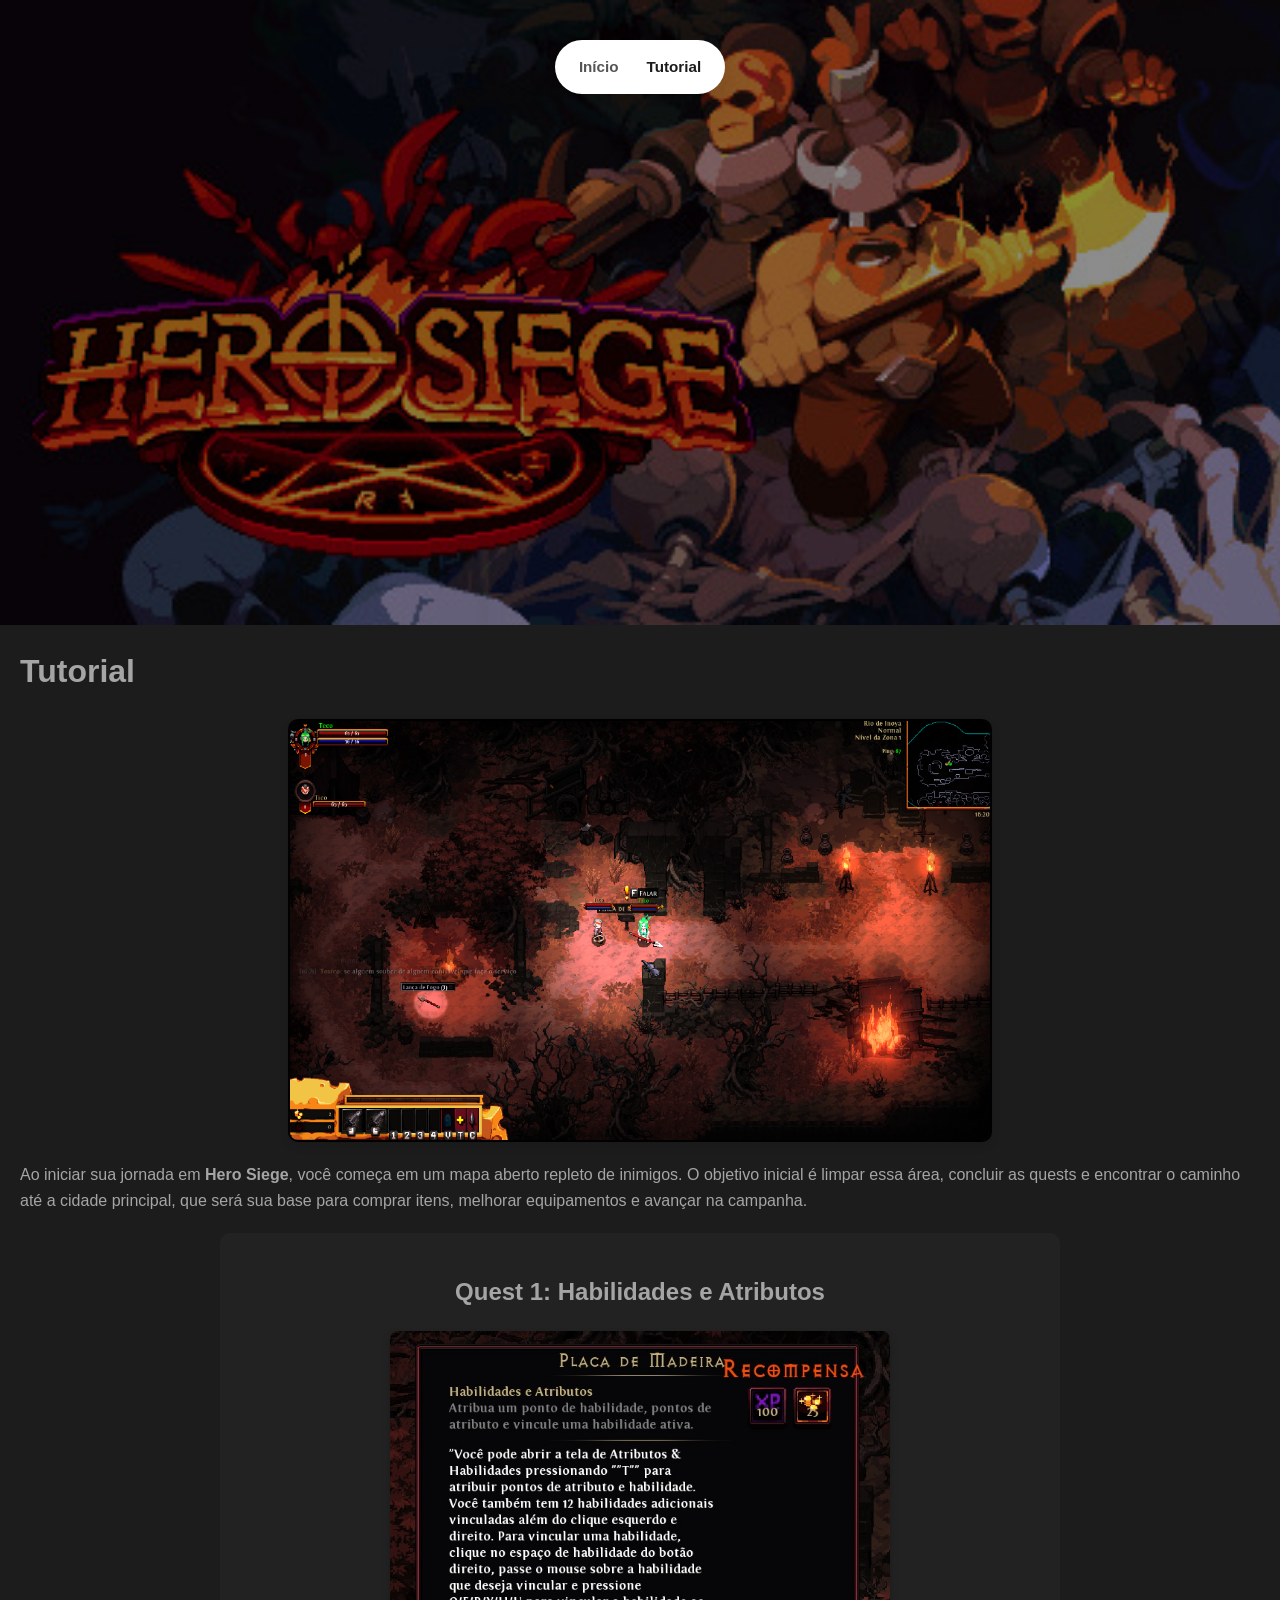
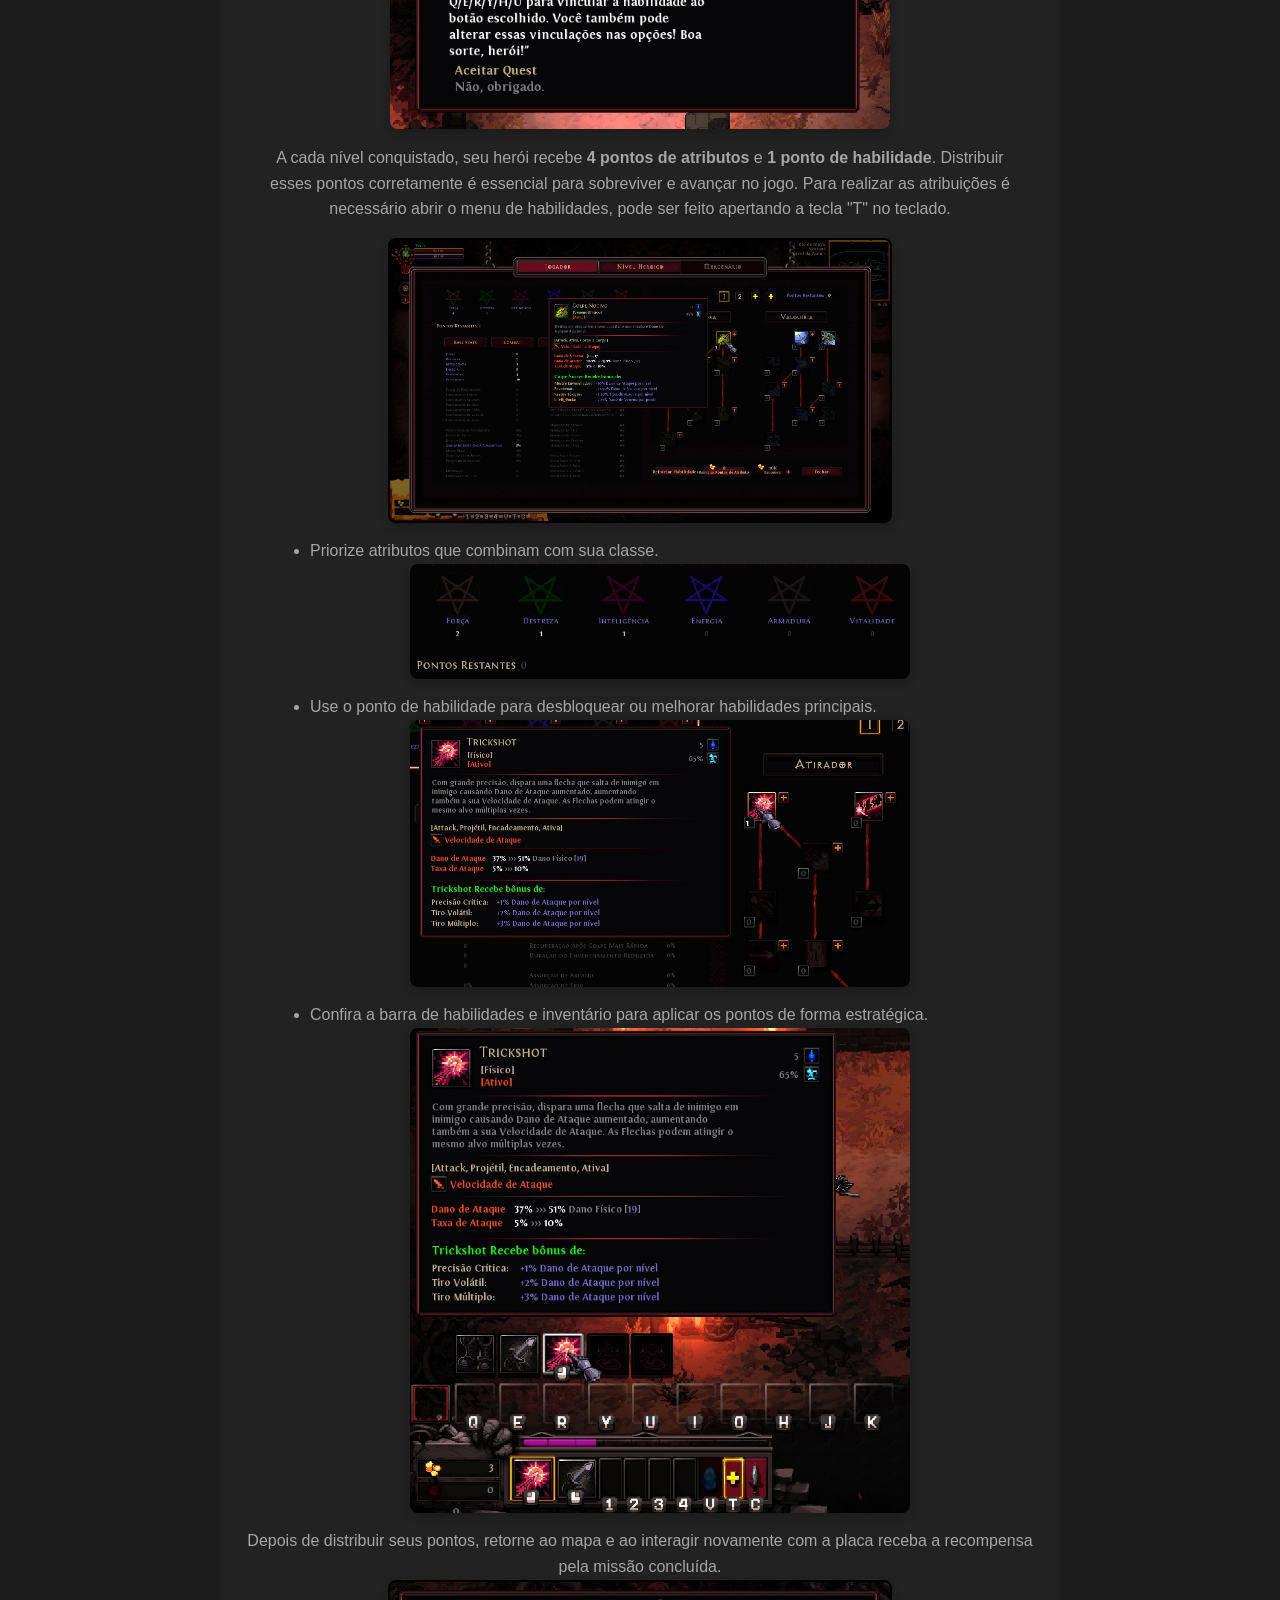
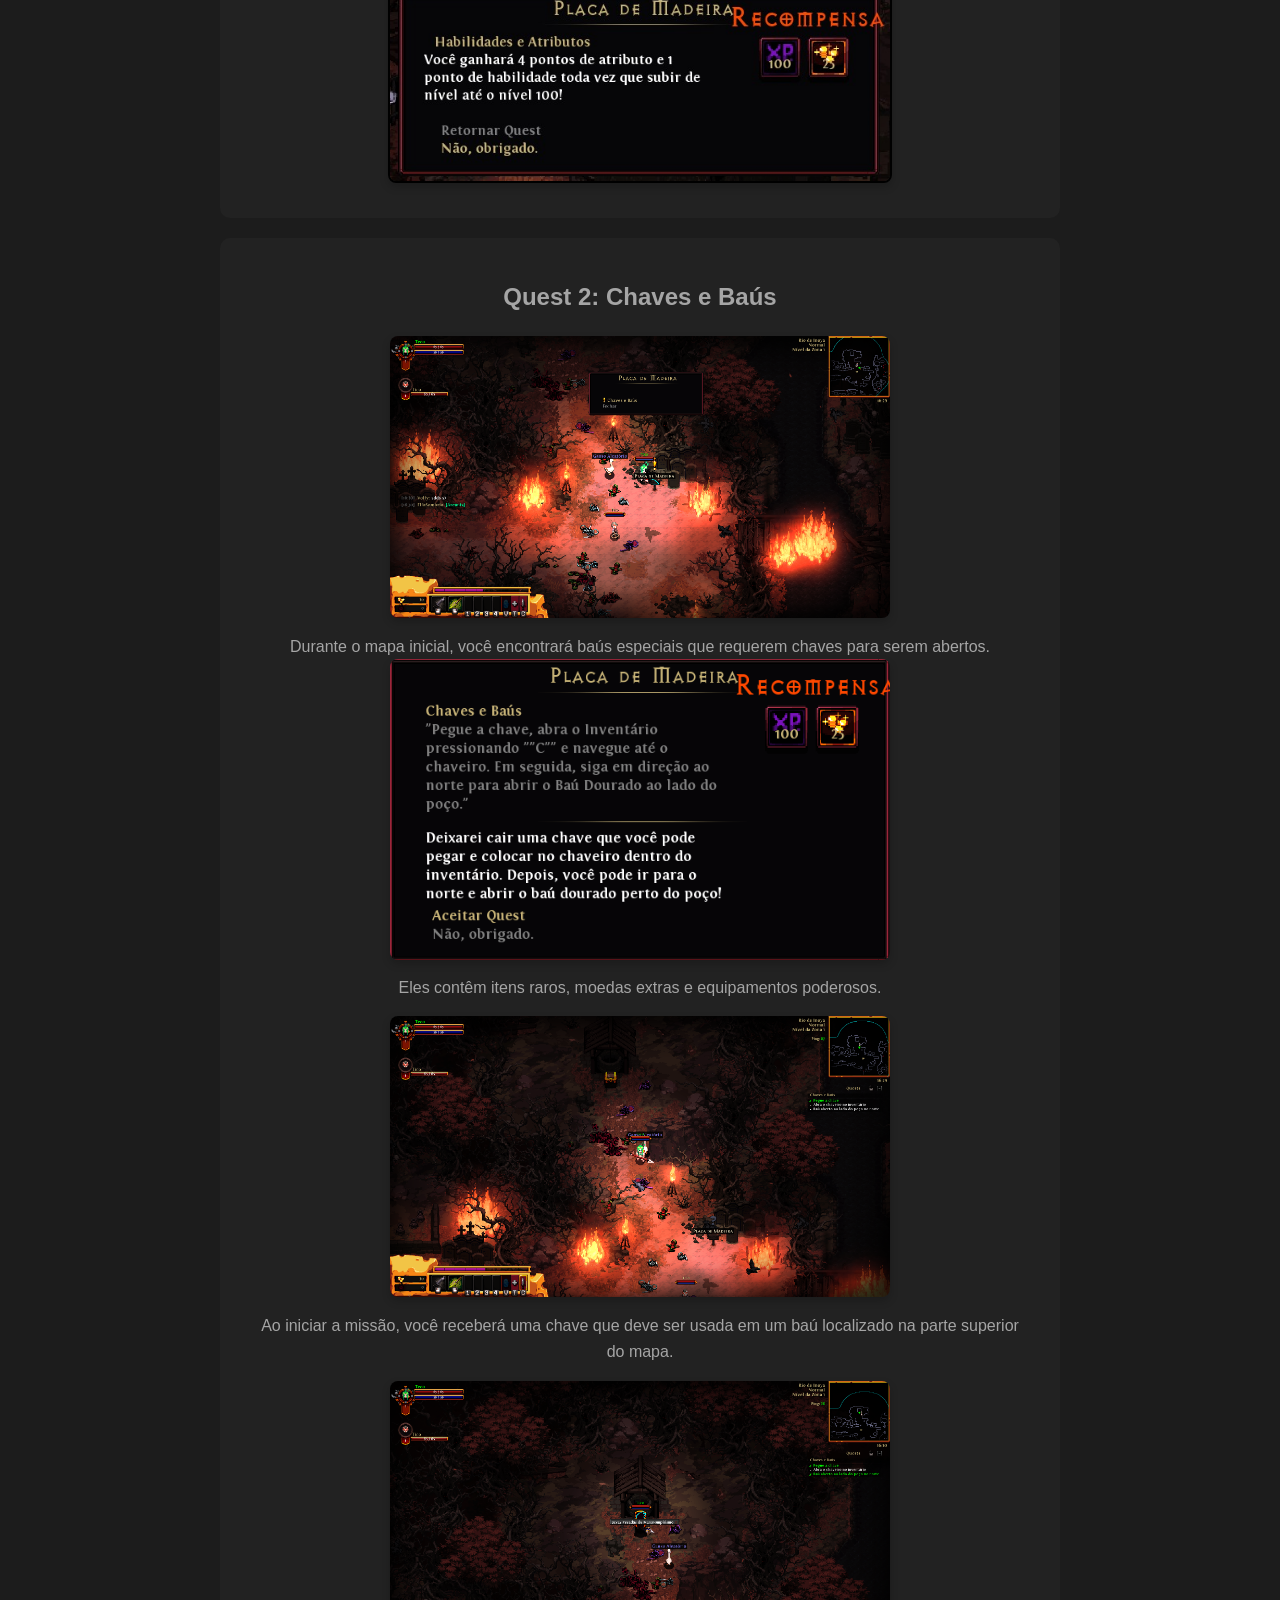
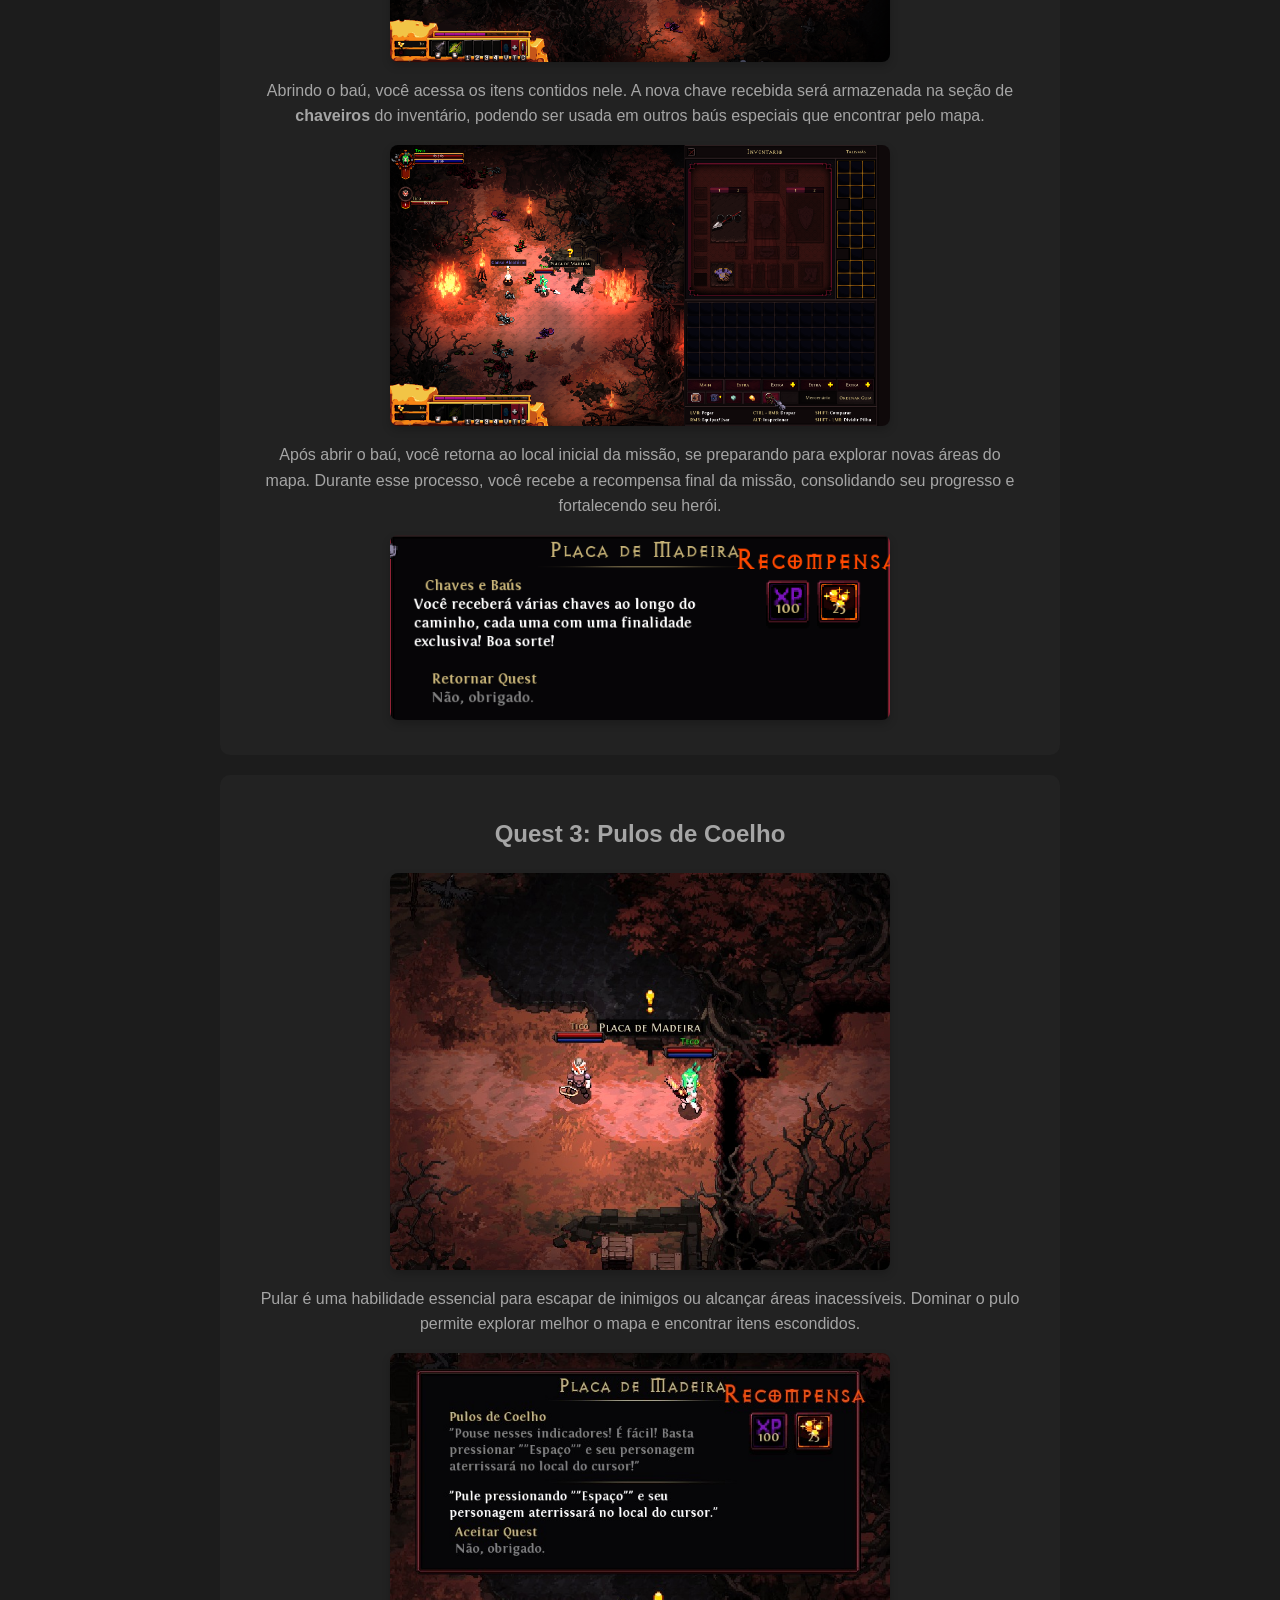
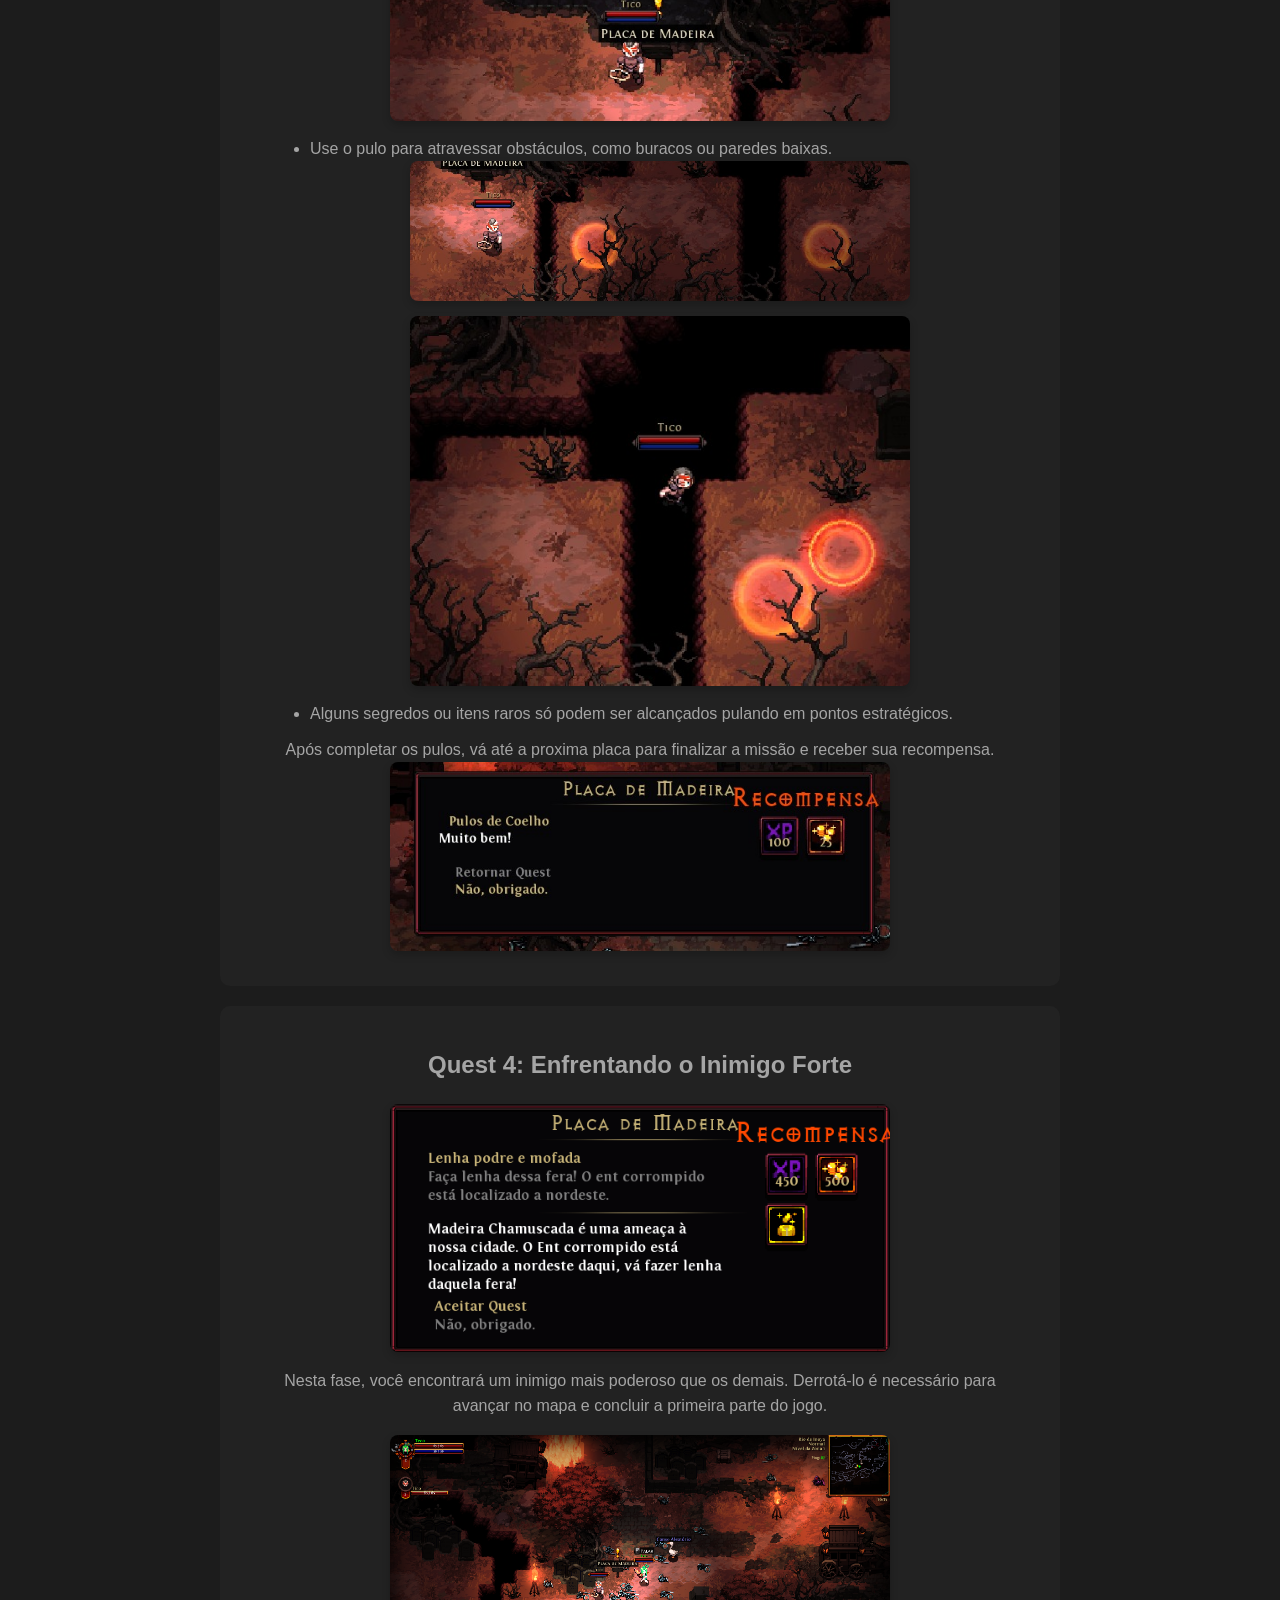
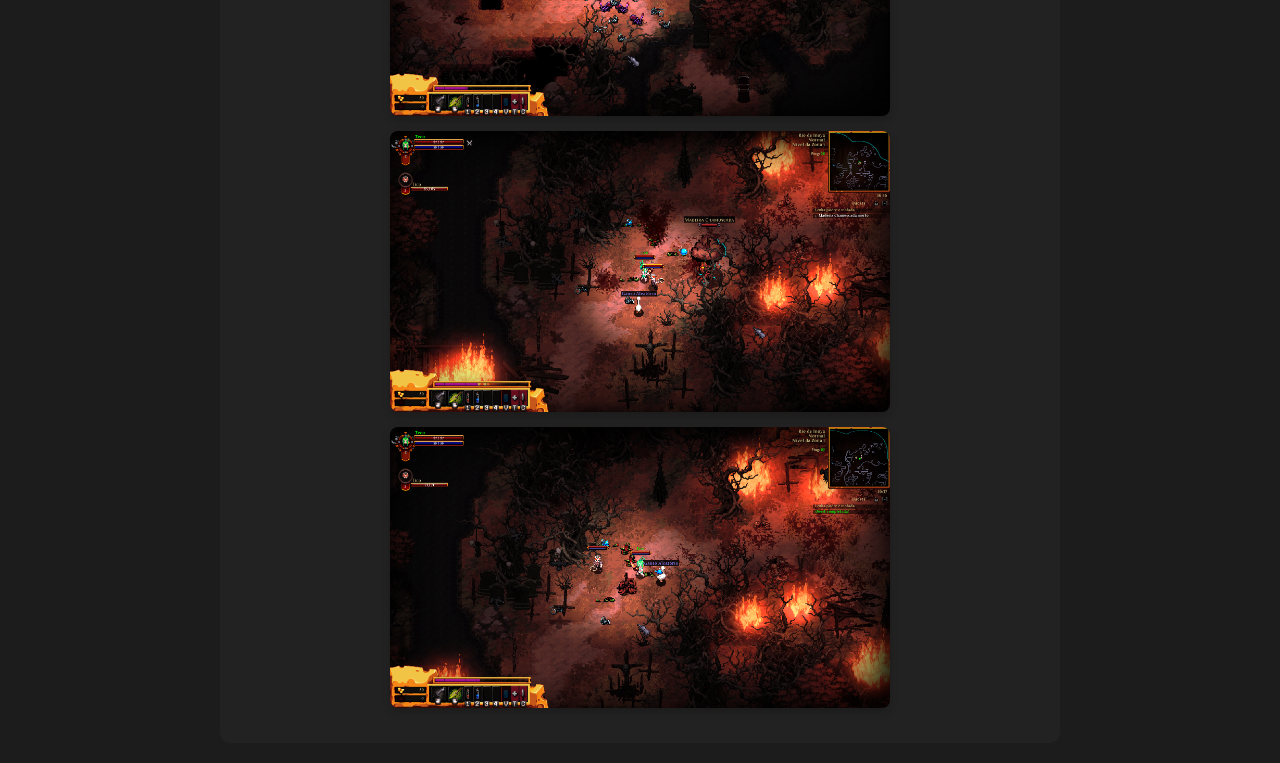
==== tutorial.html @ a97f21bb "Co-authored-by: Giovana Ribeiro <GiovanaRiber@users.noreply.github.com>" ====
<!DOCTYPE html>
<html lang="pt-br">
<head>
    <meta charset="UTF-8">
    <meta name="viewport" content="width=device-width, initial-scale=1.0">
    <title>Tutorial</title>
    <link rel="stylesheet" href="CSS/style.css">
</head>
<body>

    <header class="hero">
        <nav class="navbar">
            <ul class="nav-links">
                <li><a class="active" href="Index.html">Início</a></li>
                <li><a href="tutorial.html">Tutorial</a></li>
            </ul>
        </nav>
    </header>
    <h1>Tutorial</h1>

    <img src="Figuras/MissaoPrimeiraLugar.png" alt="Distribuindo pontos de atributo e habilidade" class="telaCheia">

    <p>Ao iniciar sua jornada em <strong>Hero Siege</strong>, você começa em um mapa aberto repleto de inimigos.
    O objetivo inicial é limpar essa área, concluir as quests e encontrar o caminho até a cidade principal, que será sua base
    para comprar itens, melhorar equipamentos e avançar na campanha.
    </p>

    <div class="quest">
        <h2>Quest 1: Habilidades e Atributos</h2>

        <img src="Figuras/MissaoHabilidadesAtributos.jpg" alt="Distribuindo pontos de atributo e habilidade">

        <p>
            A cada nível conquistado, seu herói recebe <strong>4 pontos de atributos</strong> e <strong>1 ponto de habilidade</strong>. 
            Distribuir esses pontos corretamente é essencial para sobreviver e avançar no jogo. Para realizar as atribuições é necessário abrir o menu de habilidades,
            pode ser feito apertando a tecla "T" no teclado.
        </p>

        <img src="Figuras/HabilidadesAmazona.png" alt="Primeira missão" class="telaCheia">

        <ul>
            <li>Priorize atributos que combinam com sua classe.</li>
            <img src="Figuras/AtributosMissao1.jpg" alt="Atributos do herói">
            <li>Use o ponto de habilidade para desbloquear ou melhorar habilidades principais.</li>
            <img src="Figuras/ColocandoHabilidadeMissaoPrimeira.jpg" alt="Atributos do herói">
            <li>Confira a barra de habilidades e inventário para aplicar os pontos de forma estratégica.</li>
            <img src="Figuras/AssociandoHabilidadeMissaoPrimeira.jpg" alt="Atributos do herói">
        </ul>

        Depois de distribuir seus pontos, retorne ao mapa e ao interagir novamente com a placa receba a recompensa pela missão concluída.
        <img src="Figuras/RetornandoMissaoPrimeira.jpg" alt="Retorno da primeira missão" class="telaCheia">
    </div>

    <div class="quest">
        <h2>Quest 2: Chaves e Baús</h2>
        <img src="Figuras/InicioMissaoBau.png" alt="Missao dos baus">
        <p>
            Durante o mapa inicial, você encontrará baús especiais que requerem chaves para serem abertos.
        
            <img src="Figuras/MissaoBau.png" alt="">
            Eles contêm itens raros, moedas extras e equipamentos poderosos.
        </p>
        <img src="Figuras/LugarBauMissaoBau.png" alt="Pegando chave da missão">

        <p>Ao iniciar a missão, você receberá uma chave que deve ser usada em um baú localizado na parte superior do mapa. </p>

        <img src="Figuras/abrindoBauMissaoBau.png" alt="Abrindo baú especial">

        <p>
        Abrindo o baú, você acessa os itens contidos nele. A nova chave recebida será armazenada na seção de <strong>chaveiros</strong> do inventário,
        podendo ser usada em outros baús especiais que encontrar pelo mapa.
        </p>

        <img src="Figuras/abrindoChaveiro|MissaoBau.png" alt="Conteúdo do baú especial">

        <p>
        Após abrir o baú, você retorna ao local inicial da missão, se preparando para explorar novas áreas do mapa. Durante esse processo, você recebe a recompensa final da missão, consolidando seu progresso e fortalecendo seu herói.
        </p>

        <img src="Figuras/RecompensaMissaoBau.png" alt="Recompensa da missão">
    </div>

    <div class="quest">
        <h2>Quest 3: Pulos de Coelho</h2>

        <img src="Figuras/LocalMissaoPulo.jpg" alt="Início da missão do pulo">

        <p>
            Pular é uma habilidade essencial para escapar de inimigos ou alcançar áreas inacessíveis.
            Dominar o pulo permite explorar melhor o mapa e encontrar itens escondidos.
        </p>
        <img src="Figuras/MissaoPulos.jpg" alt="Missão do pulo">
        <ul>
            <li>Use o pulo para atravessar obstáculos, como buracos ou paredes baixas.</li>
            <img src="Figuras/LocaisPuloMissaoPulo.jpg" alt="Pulando em obstáculos">
            <img src="Figuras/PulandoMissaoPulo.jpg" alt="Pulando em obstáculos">
            <li>Alguns segredos ou itens raros só podem ser alcançados pulando em pontos estratégicos.</li>
        </ul>

        Após completar os pulos, vá até a proxima placa para finalizar a missão e receber sua recompensa.
        <img src="Figuras/RecompensaMissaoPular.jpg" alt="Finalizando missão do pulo">
        
    </div>

    <div class="quest">
        
        <h2>Quest 4: Enfrentando o Inimigo Forte</h2>

         <img src="Figuras/missaoBrocolis.png" alt="Derrotando inimigo mais forte">
        <p>
            Nesta fase, você encontrará um inimigo mais poderoso que os demais. 
            Derrotá-lo é necessário para avançar no mapa e concluir a primeira parte do jogo.
        </p>

        <img src="Figuras/PlacaMissaoBrocolis.png" alt="">
        
        <img src="Figuras/matandoBrocolis.png" alt="Atacando o inimigo">

        <img src="Figuras/brocolisMorto.png" alt="Inimigo derrotado">
    </div>

    <h2></h2>
</body>
</html>
---- CSS/style.css ----
img.telaCheia {
    width: 700px;
    height: auto;
    max-width: 100%;
    display: block;
    margin: 20px auto;
    border: 2px solid #000;
    border-radius: 10px;
    box-shadow: 0 4px 8px rgba(0, 0, 0, 0.1);
}

body {
    font-family: Arial, sans-serif;
    line-height: 1.6;
    margin: 0;
    background-color: #1c1c1c; 
    color: #a5a5a5;          
}

.hero {
    position: relative;
    min-height: 65vh;
    display: flex;
    align-items: flex-start;
    justify-content: center;
    padding-top: 40px; 
    background: url('../Figuras/header.jpg') center/cover no-repeat;
}
.hero::after { 
    content: '';
    position: absolute;
    inset: 0;
    background: rgba(0, 0, 0, 0.45);
}

.navbar {
    position: relative;
    z-index: 1; 
    background: #ffffff;
    color: #1c1c1c;
    padding: 14px 24px;
    border-radius: 40px;
    display: flex;
    align-items: center;
    justify-content: center;
    box-shadow: 0 10px 30px rgba(0,0,0,0.15);
    gap: 20px;
}
.nav-links {
    list-style: none;
    display: flex;
    gap: 28px;
    margin: 0;
    padding: 0;
}
.nav-links a {
    color: #1c1c1c;
    text-decoration: none;
    font-weight: 600;
    font-size: 0.95rem;
}
.nav-links a:hover,
.nav-links a.active {
    color: #555;
}

main, h1, h2, p, table, img:not(.telaCheia) {
    margin-left: 20px;
    margin-right: 20px;
}
a { color: inherit; }
a:hover { text-decoration: underline; color: #cfcfcf; }

.quest {
    background-color: #222; /* fundo dark */
    color: #a5a5a5;
    padding: 20px;
    margin: 20px auto;
    max-width: 800px;
    border-radius: 10px;
    text-align: center;
}

.quest ul {
    text-align: left;
    margin: 10px auto;
    max-width: 700px;
}

.quest img {
    width: 100%;
    max-width: 500px;
    height: auto;
    display: block;
    margin: 0 auto 15px auto;
    border-radius: 8px;
    box-shadow: 0 4px 8px rgba(0,0,0,0.2);
}


table {
    width: 90%;
    max-width: 800px;
    margin: 30px auto;
    border-collapse: collapse;
    font-family: Arial, sans-serif;
    text-align: center;
    box-shadow: 0 4px 10px rgba(0,0,0,0.3);
    border-radius: 5px; /* arredonda bordas da tabela */
    overflow: hidden;    /* garante que as bordas arredondadas funcionem */
}

th, td {
    padding: 12px 15px;
    border: 1px solid #444;
}

th {
    background-color: #333;
    color: #fff;
    font-size: 1rem;
}

td {
    background-color: #1c1c1c;
    color: #a5a5a5;
    font-size: 0.95rem;
}

tr:nth-child(even) td {
    background-color: #2a2a2a;
}

tr:hover td {
    background-color: #444;
    color: #fff;
}
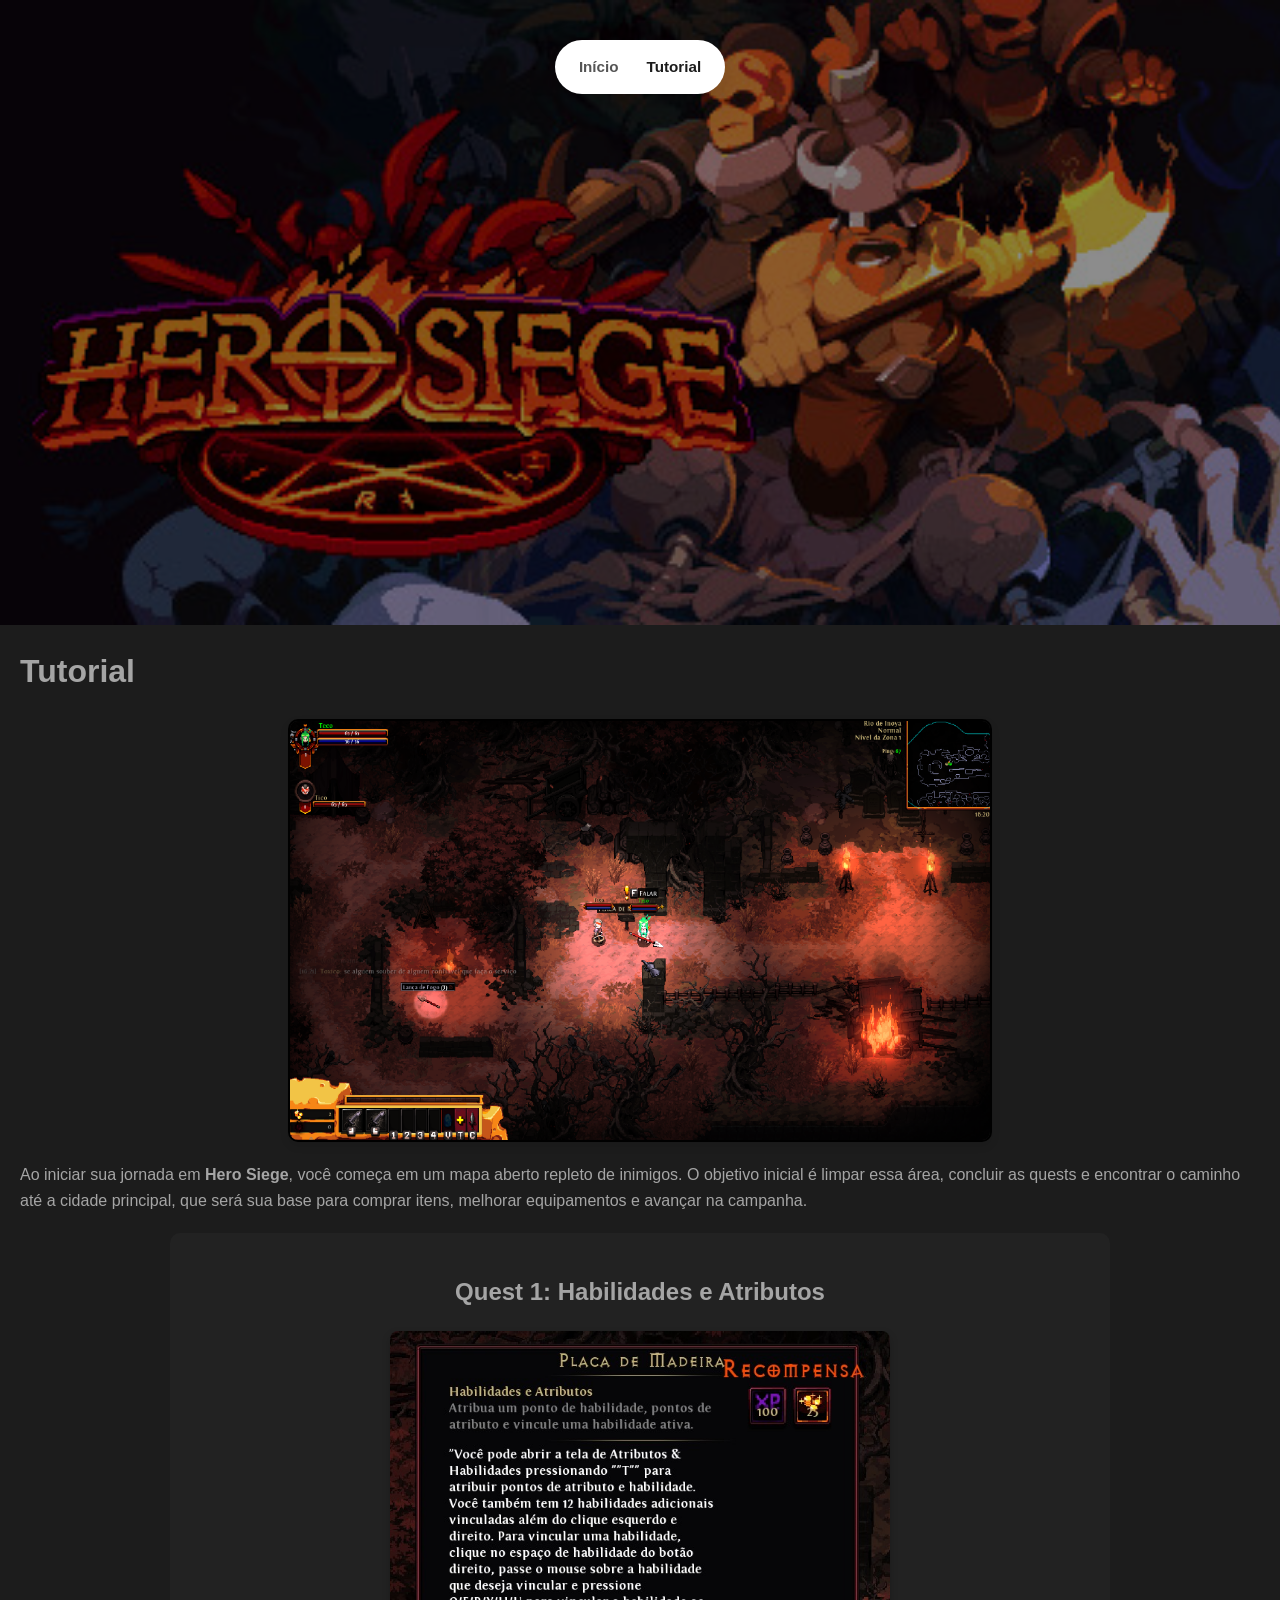
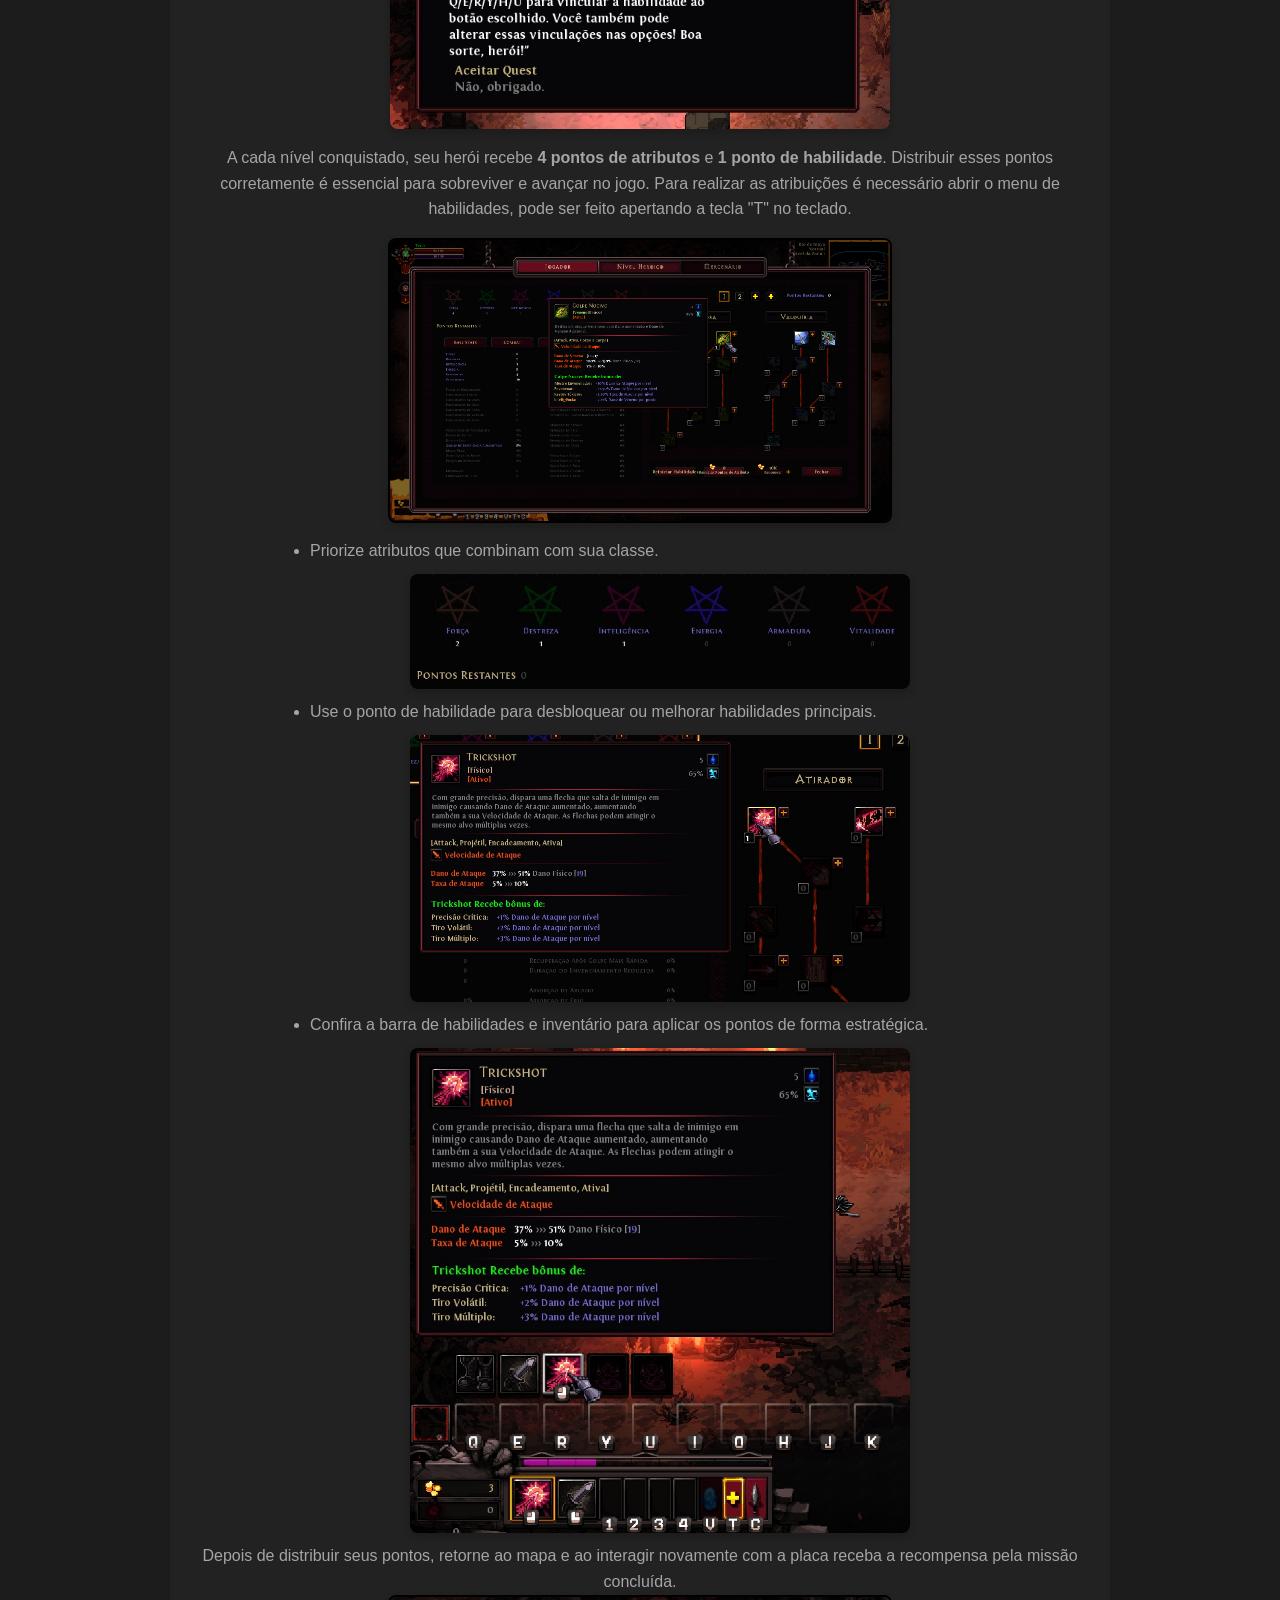
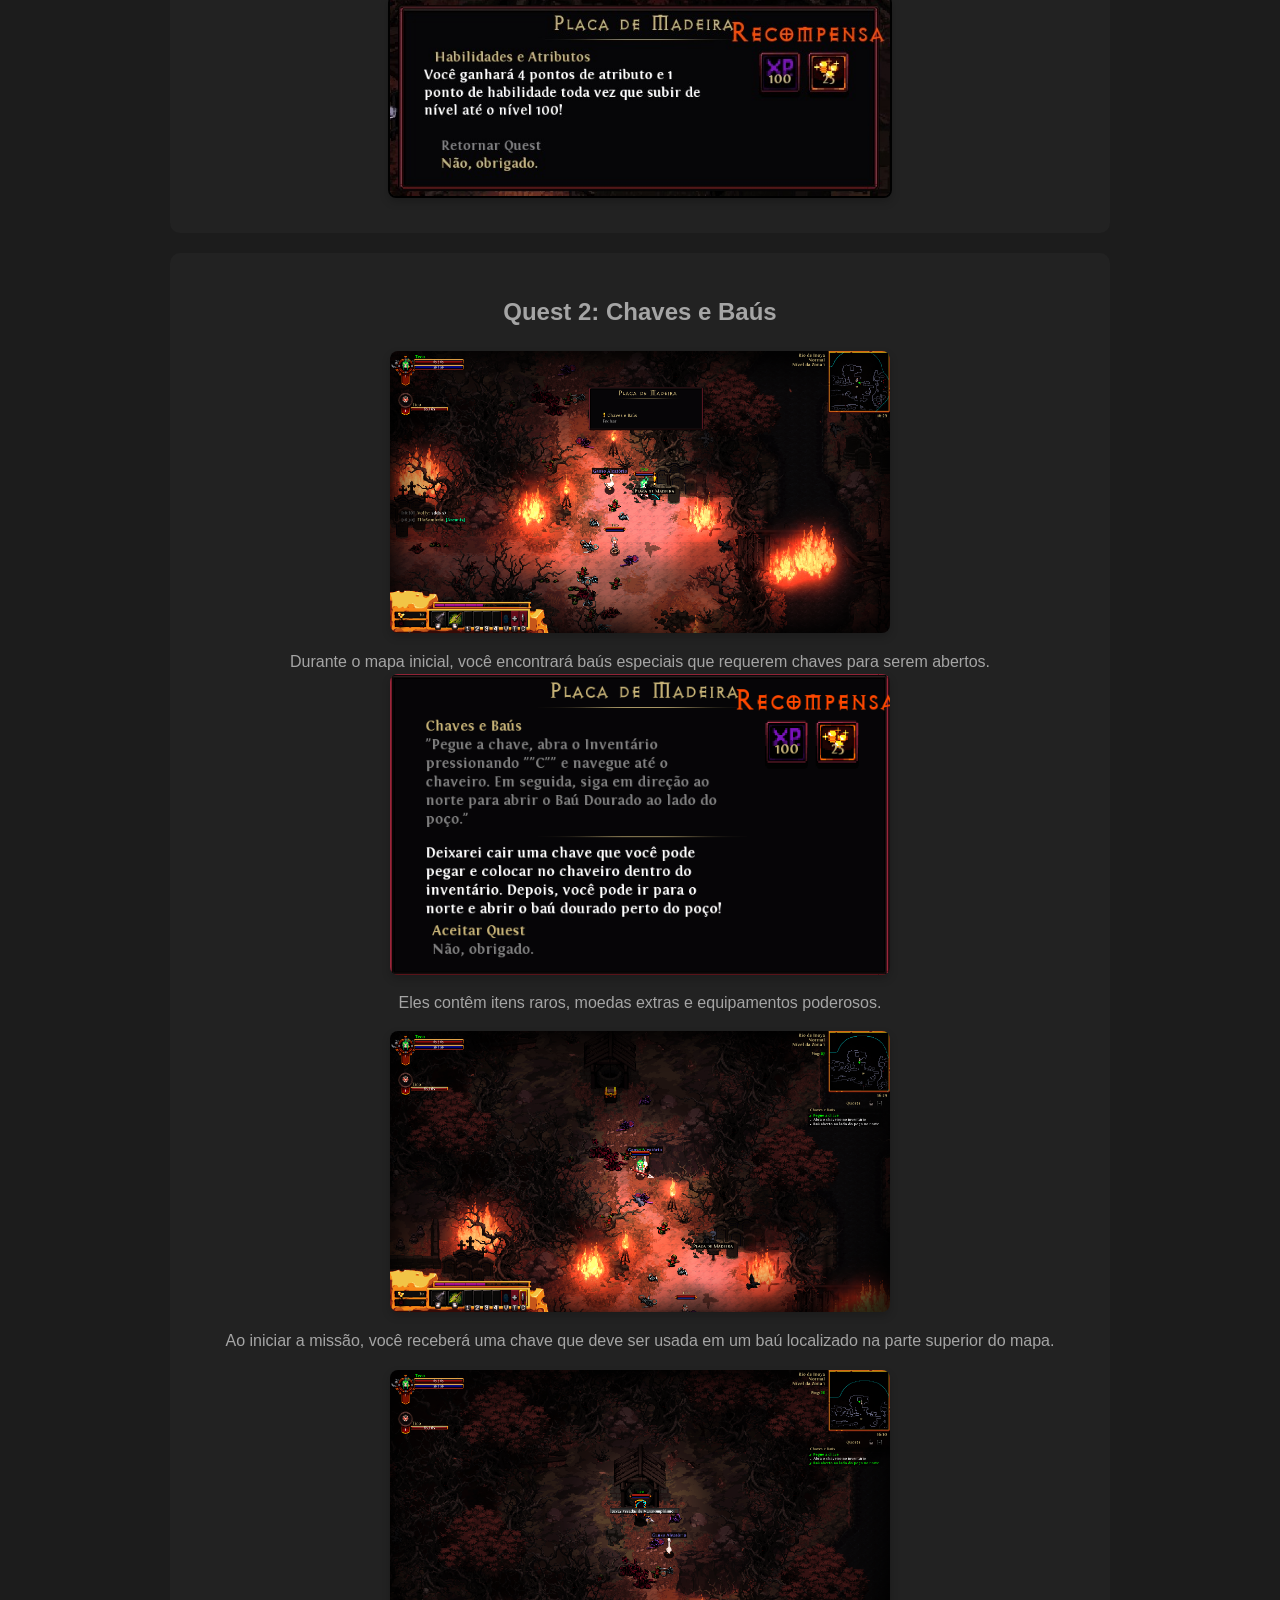
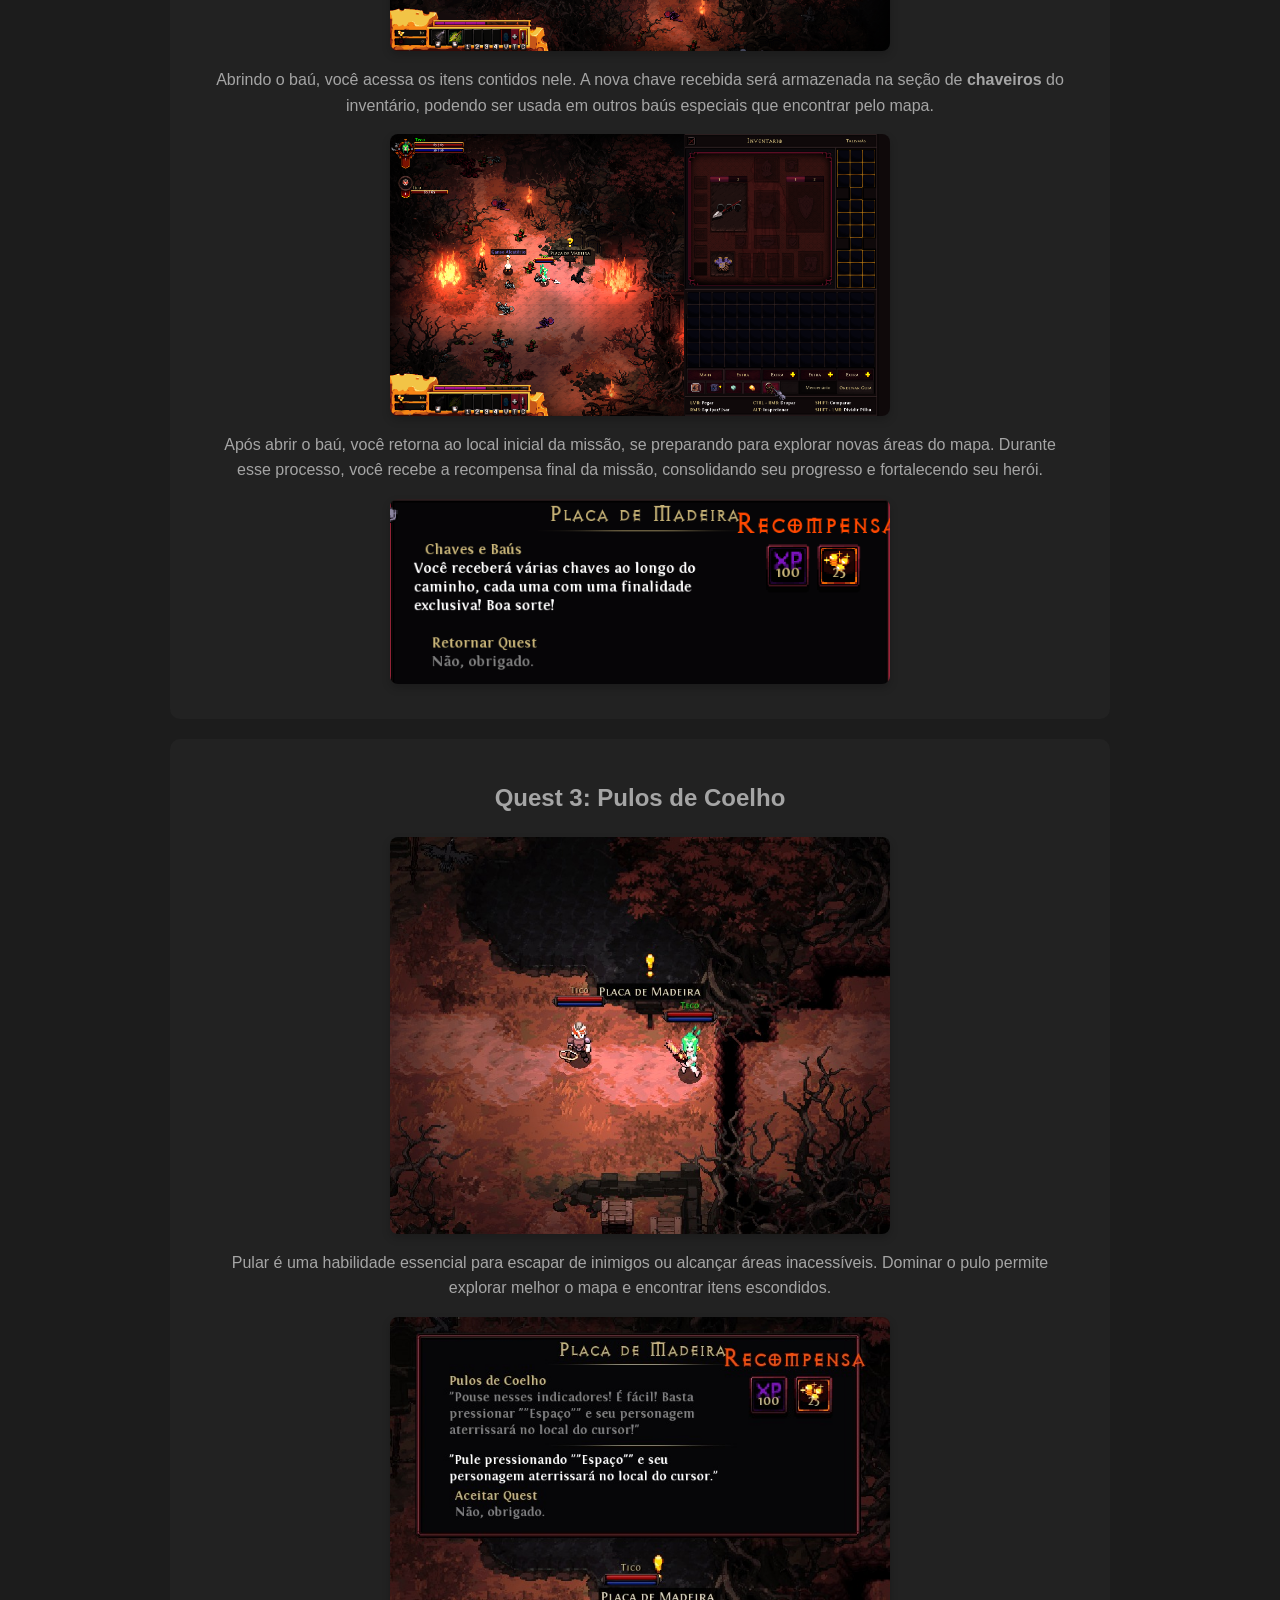
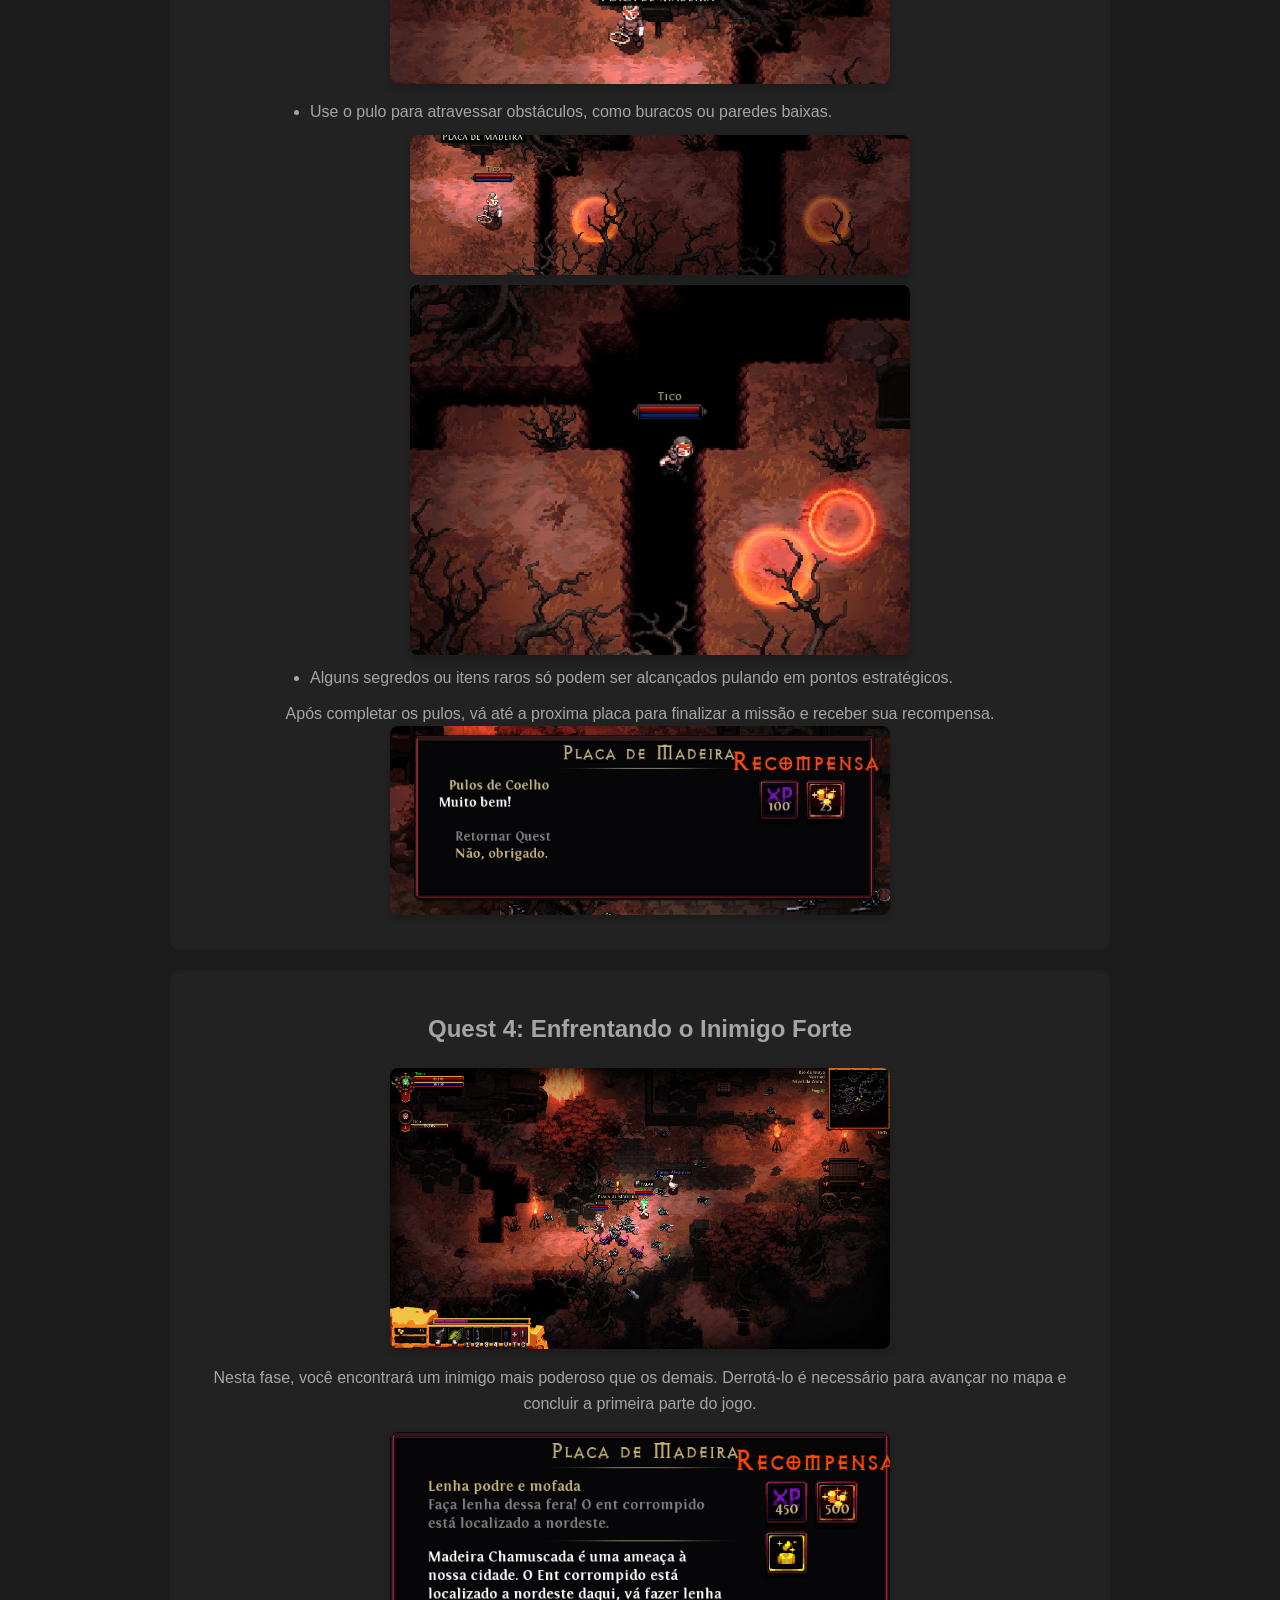
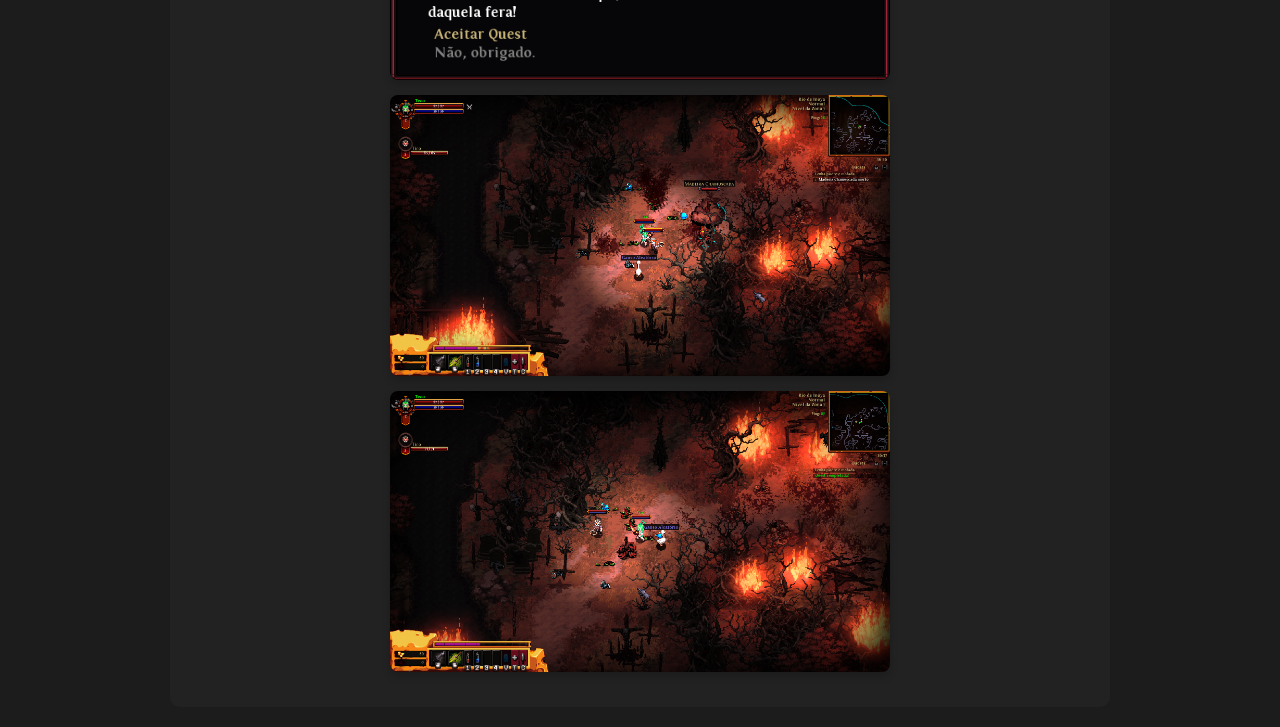
==== commit 7b4444ae: "Co-authored-by: Giovana Ribeiro <GiovanaRiber@users.noreply.github.com>" ====
--- a/tutorial.html
+++ b/tutorial.html
@@ -106,13 +106,14 @@
         
         <h2>Quest 4: Enfrentando o Inimigo Forte</h2>
 
-         <img src="Figuras/missaoBrocolis.png" alt="Derrotando inimigo mais forte">
+        <img src="Figuras/PlacaMissaoBrocolis.png" alt="">
         <p>
             Nesta fase, você encontrará um inimigo mais poderoso que os demais. 
             Derrotá-lo é necessário para avançar no mapa e concluir a primeira parte do jogo.
         </p>
 
-        <img src="Figuras/PlacaMissaoBrocolis.png" alt="">
+        
+         <img src="Figuras/missaoBrocolis.png" alt="Derrotando inimigo mais forte">
         
         <img src="Figuras/matandoBrocolis.png" alt="Atacando o inimigo">
 
--- a/CSS/style.css
+++ b/CSS/style.css
@@ -76,7 +76,7 @@
     color: #a5a5a5;
     padding: 20px;
     margin: 20px auto;
-    max-width: 800px;
+    max-width: 900px;
     border-radius: 10px;
     text-align: center;
 }
@@ -93,6 +93,17 @@
     height: auto;
     display: block;
     margin: 0 auto 15px auto;
+    border-radius: 8px;
+    box-shadow: 0 4px 8px rgba(0,0,0,0.2);
+}
+
+.quest ul img,
+.quest ol img {
+    display: block;
+    margin: 10px auto; /* centraliza a imagem dentro do item */
+    width: 100%;
+    max-width: 500px; /* mesma largura das imagens normais */
+    height: auto;
     border-radius: 8px;
     box-shadow: 0 4px 8px rgba(0,0,0,0.2);
 }
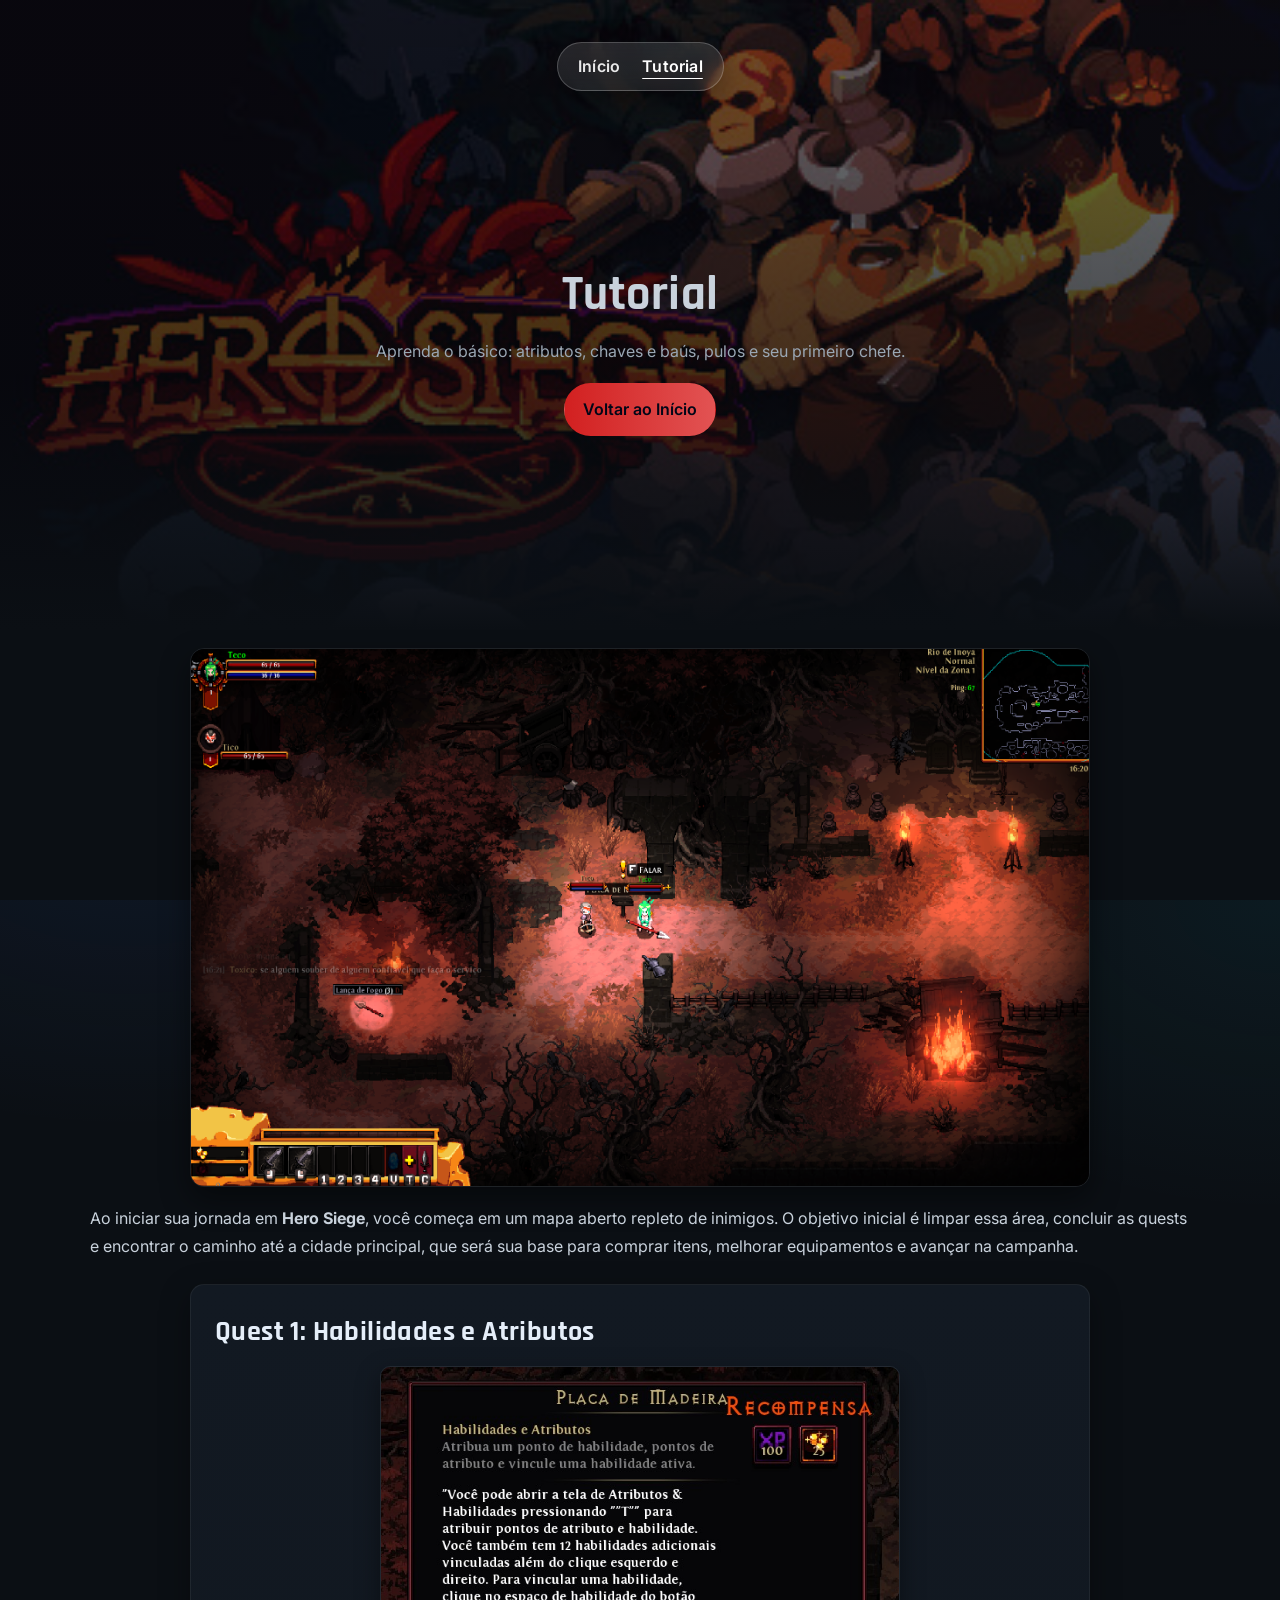
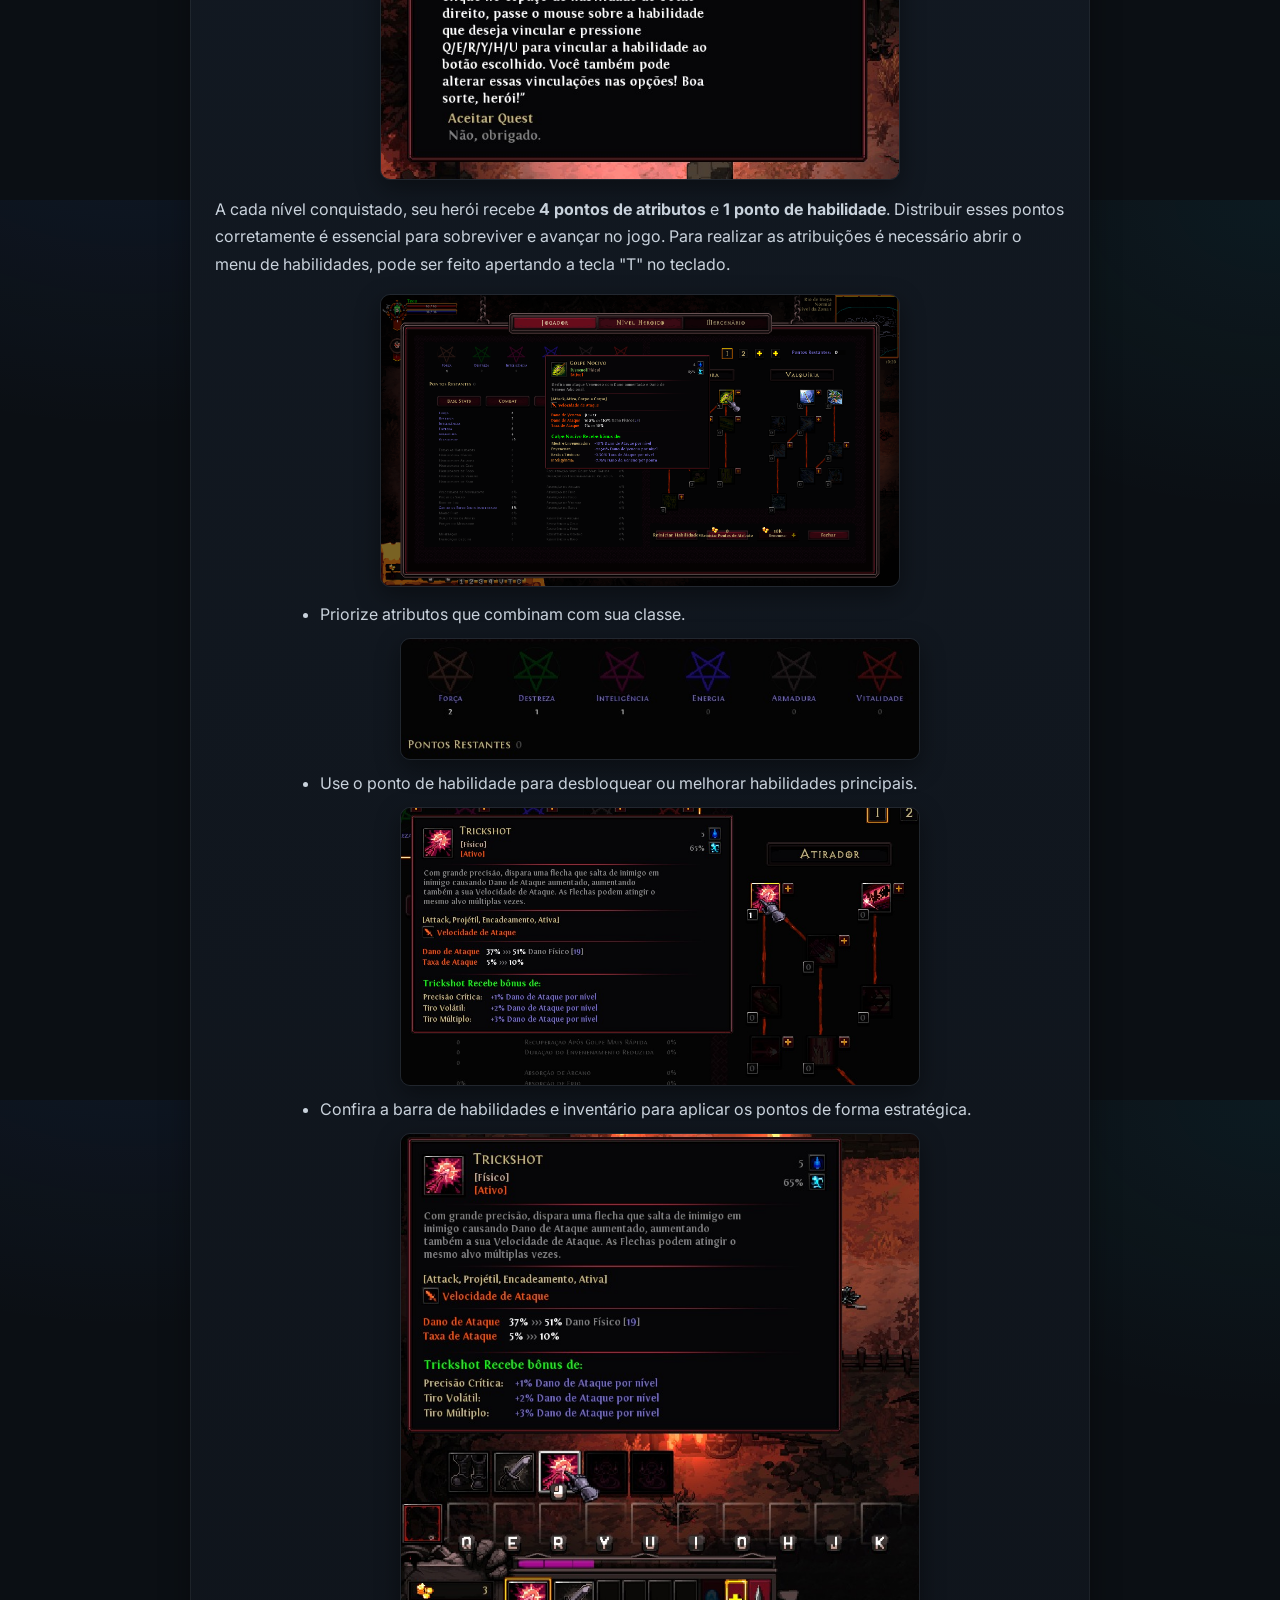
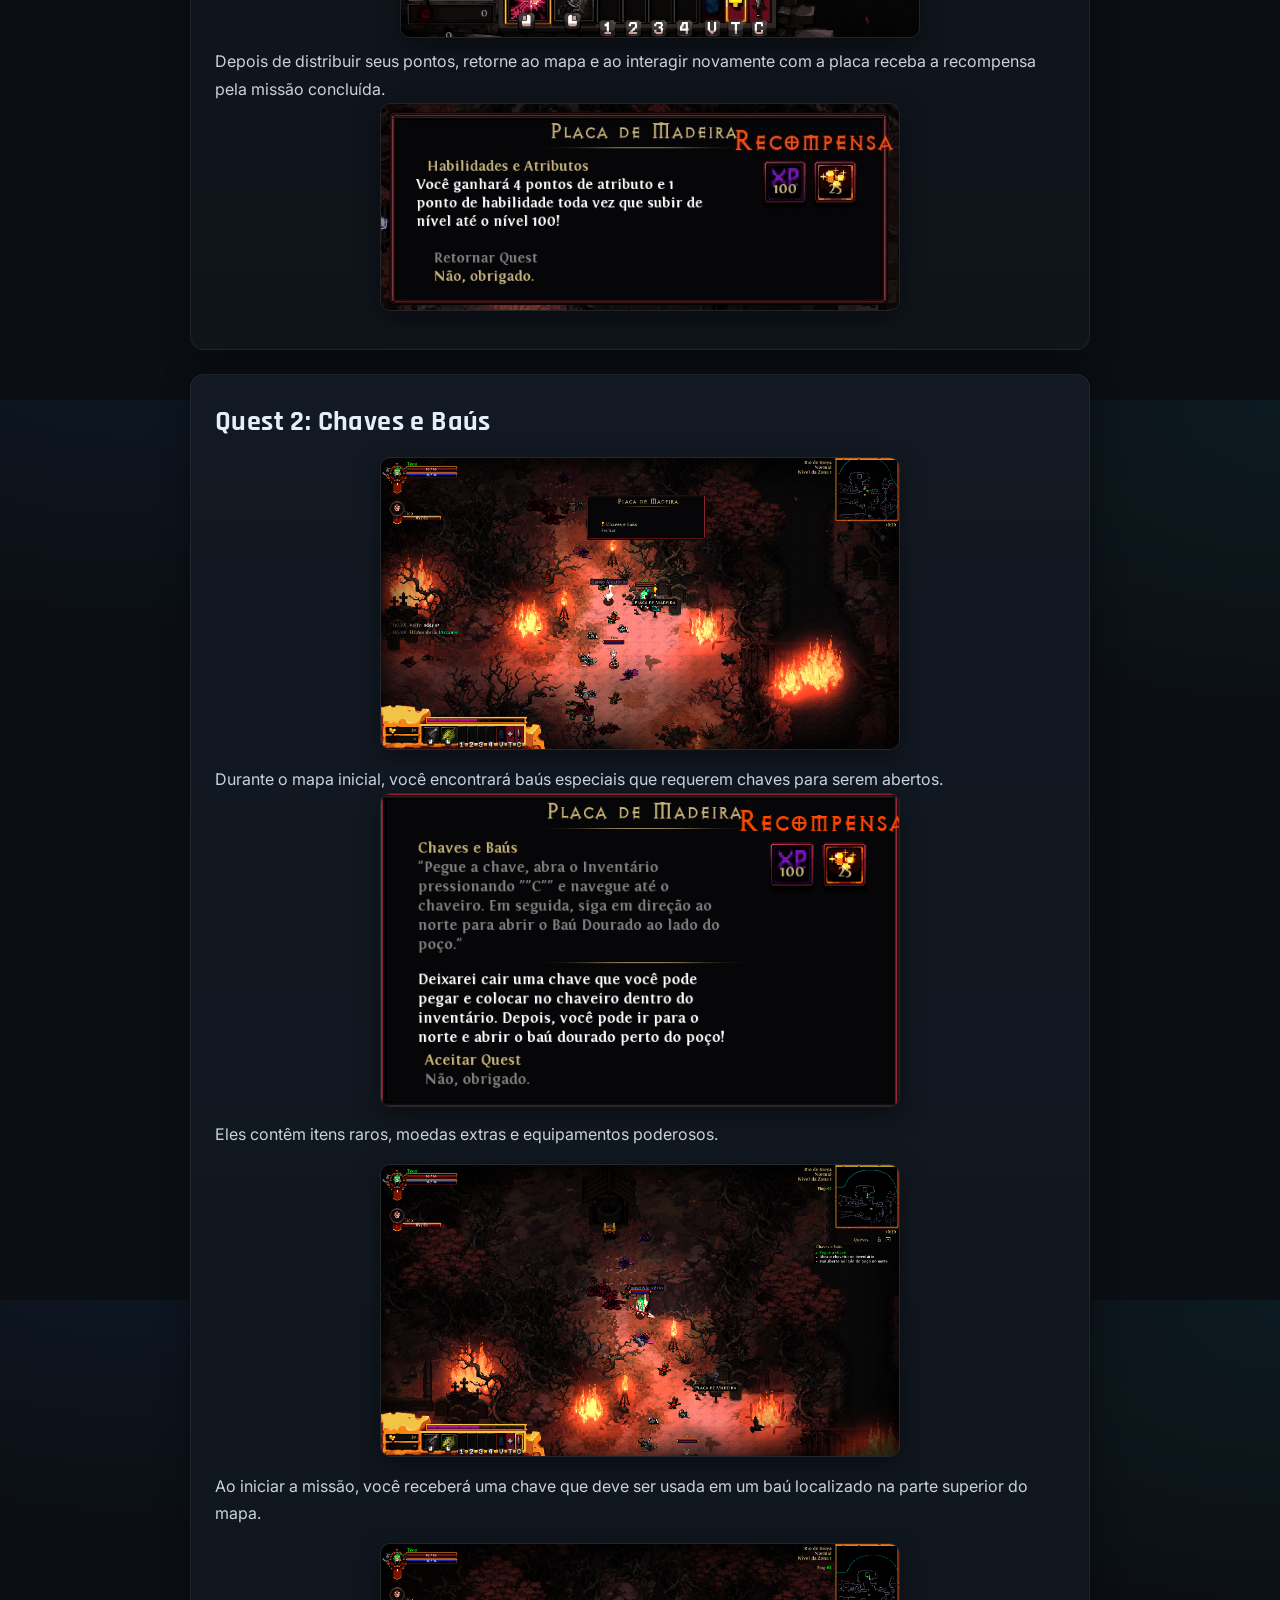
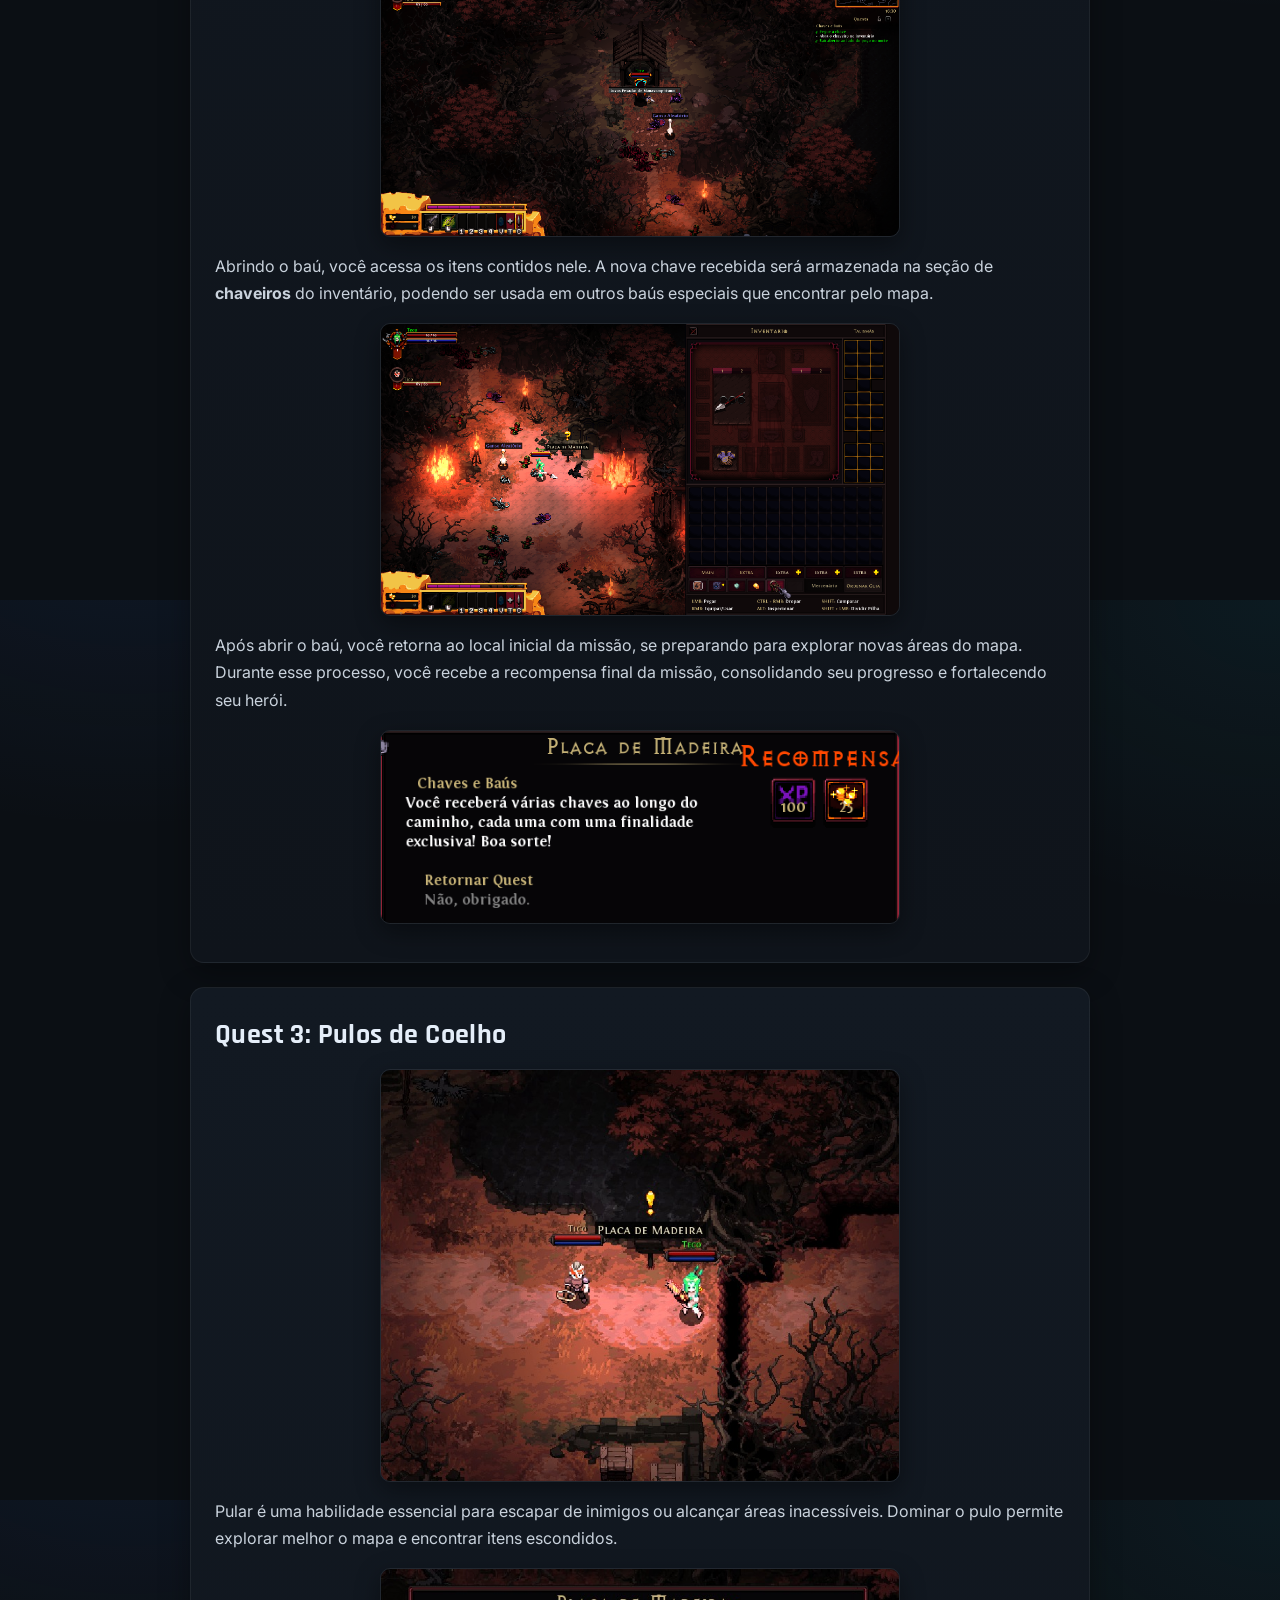
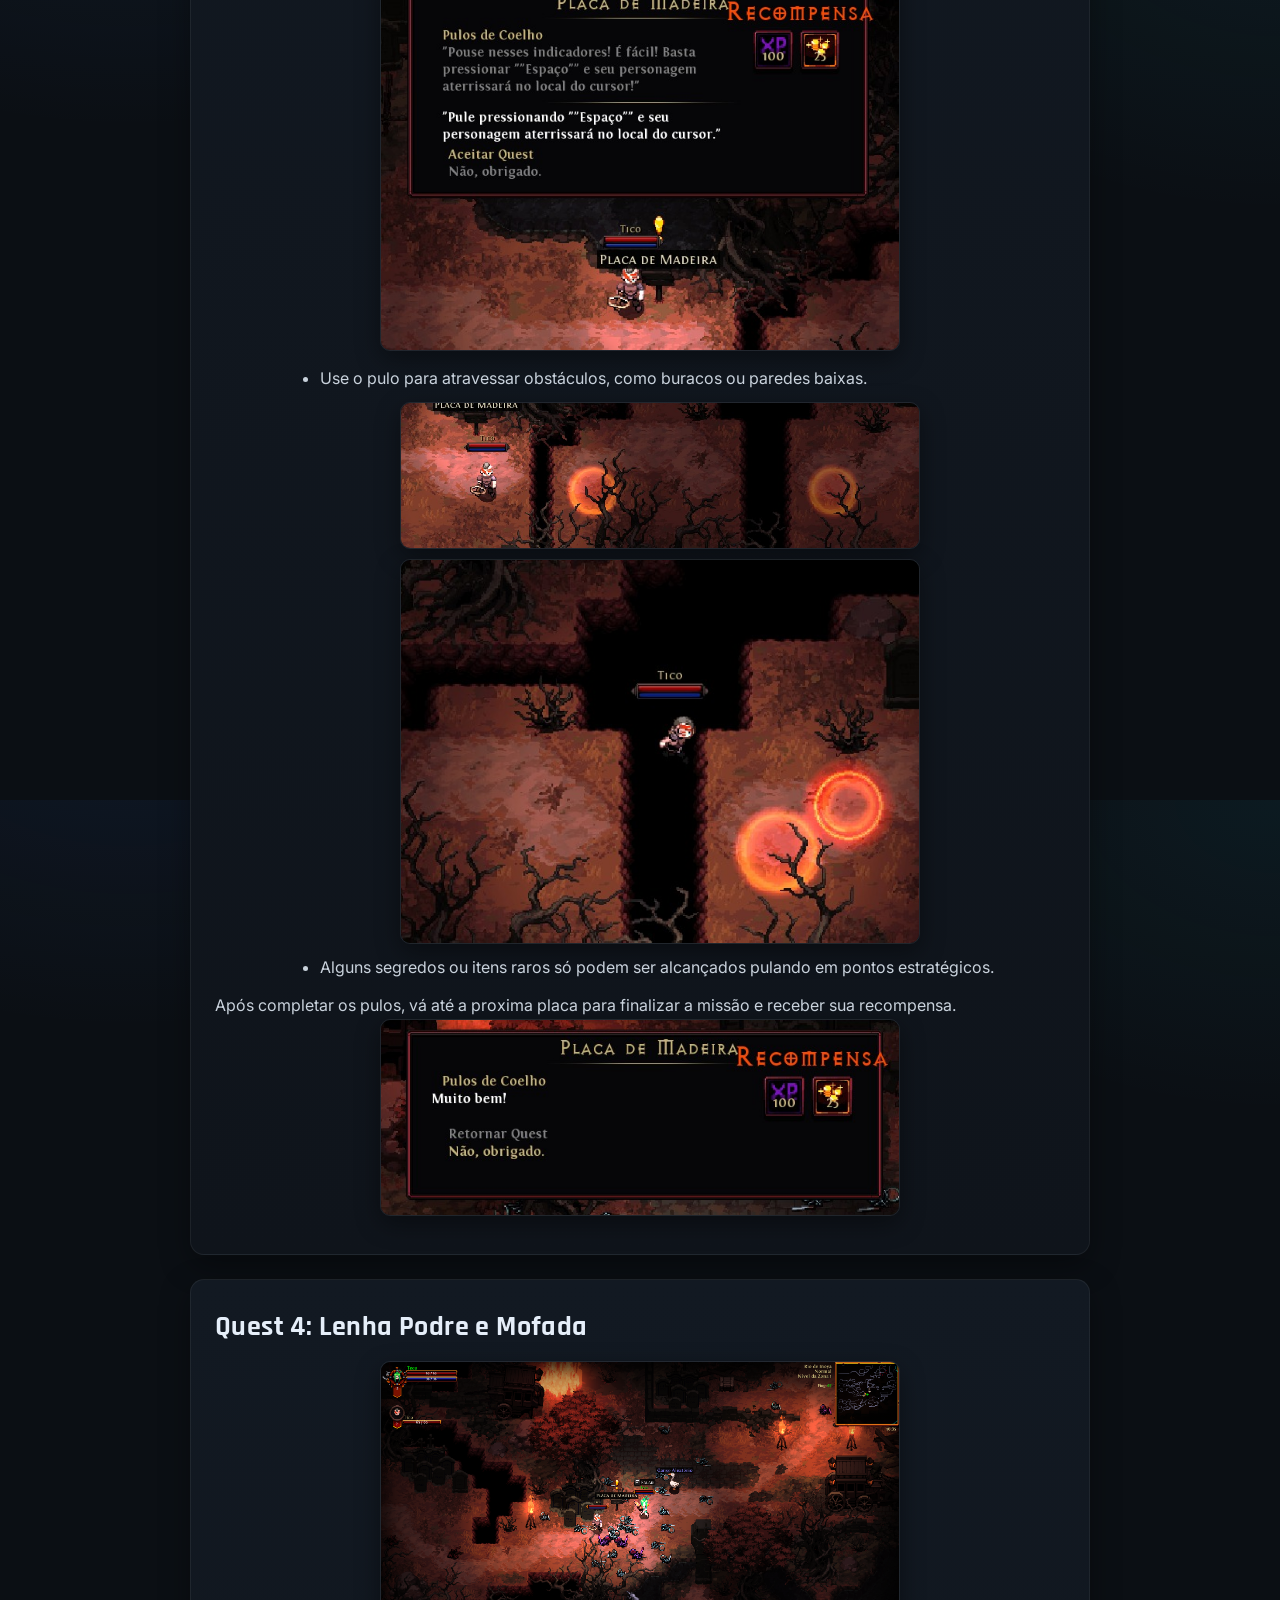
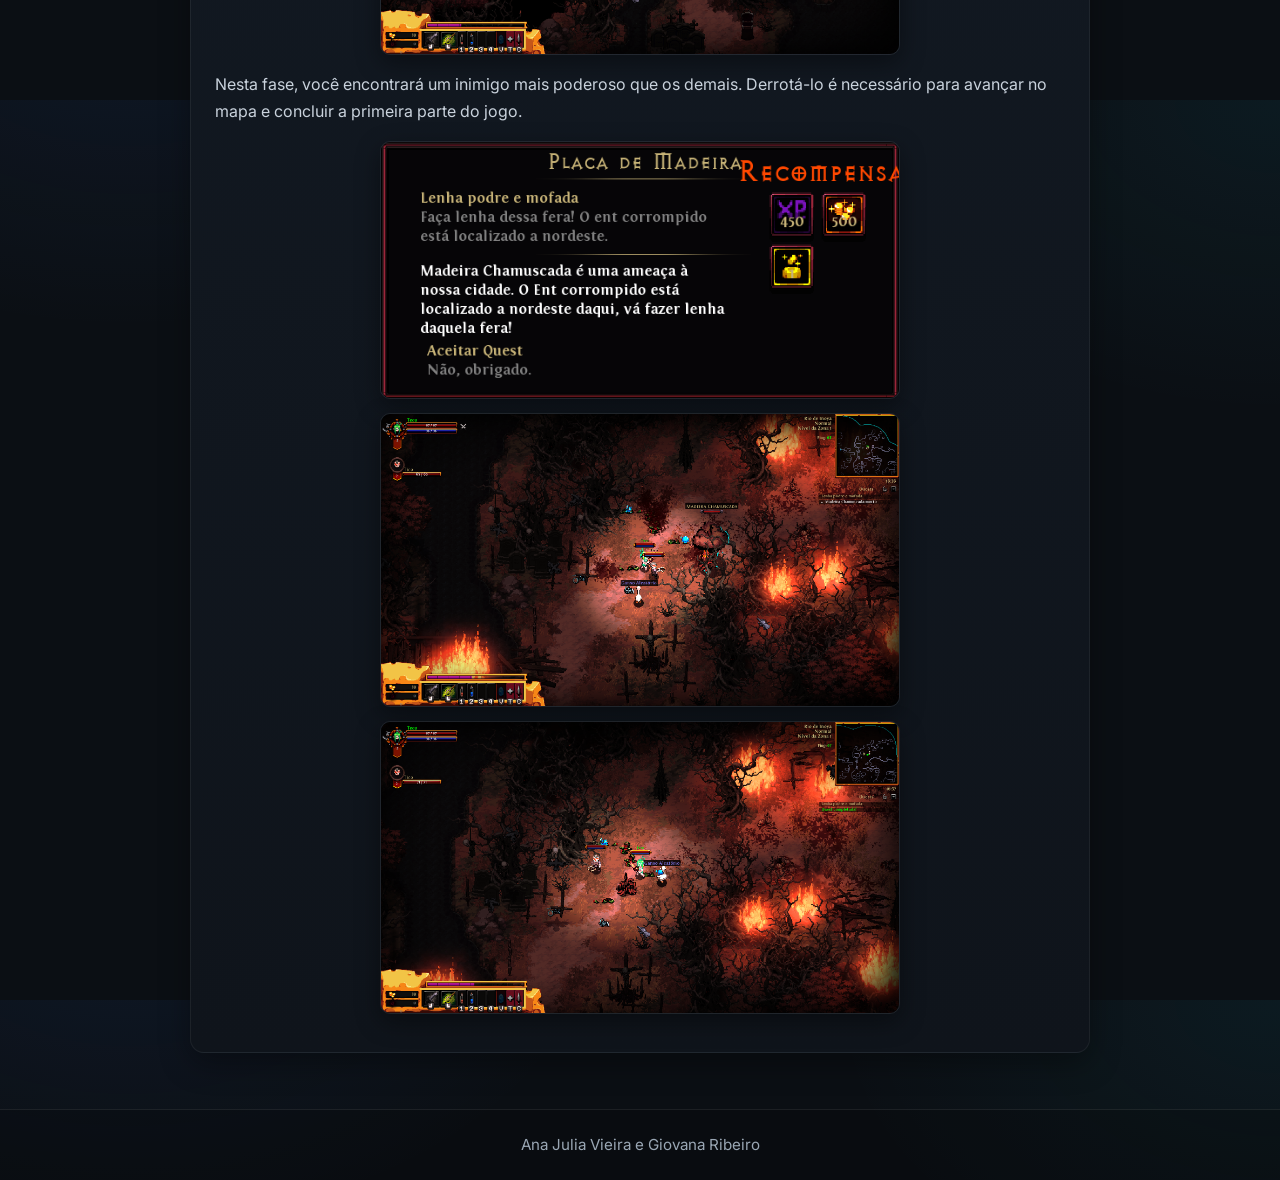
==== commit 9e532297: "Co-authored-by: Giovana Ribeiro <GiovanaRiber@users.noreply.github.com>" ====
--- a/tutorial.html
+++ b/tutorial.html
@@ -4,21 +4,31 @@
     <meta charset="UTF-8">
     <meta name="viewport" content="width=device-width, initial-scale=1.0">
     <title>Tutorial</title>
+    <link href="https://fonts.googleapis.com/css2?family=Inter:wght@400;600;700;800&family=Rajdhani:wght@600;700&display=swap" rel="stylesheet">
     <link rel="stylesheet" href="CSS/style.css">
+    <meta name="theme-color" content="#0b0f14">
+    <link rel="preload" href="Figuras/header.jpg" as="image">
 </head>
 <body>
 
     <header class="hero">
         <nav class="navbar">
             <ul class="nav-links">
-                <li><a class="active" href="Index.html">Início</a></li>
-                <li><a href="tutorial.html">Tutorial</a></li>
+                <li><a href="index.html">Início</a></li>
+                <li><a class="active" href="tutorial.html">Tutorial</a></li>
             </ul>
         </nav>
+        <div class="hero-content container">
+            <h1 class="hero-title">Tutorial</h1>
+            <p class="hero-subtitle">Aprenda o básico: atributos, chaves e baús, pulos e seu primeiro chefe.</p>
+            <div class="hero-cta">
+                <a class="btn btn-primary" href="index.html">Voltar ao Início</a>
+            </div>
+        </div>
     </header>
-    <h1>Tutorial</h1>
 
-    <img src="Figuras/MissaoPrimeiraLugar.png" alt="Distribuindo pontos de atributo e habilidade" class="telaCheia">
+    <main class="container content-flow">
+    <img src="Figuras/MissaoPrimeiraLugar.png" alt="Distribuindo pontos de atributo e habilidade" class="telaCheia" loading="lazy">
 
     <p>Ao iniciar sua jornada em <strong>Hero Siege</strong>, você começa em um mapa aberto repleto de inimigos.
     O objetivo inicial é limpar essa área, concluir as quests e encontrar o caminho até a cidade principal, que será sua base
@@ -28,7 +38,7 @@
     <div class="quest">
         <h2>Quest 1: Habilidades e Atributos</h2>
 
-        <img src="Figuras/MissaoHabilidadesAtributos.jpg" alt="Distribuindo pontos de atributo e habilidade">
+    <img src="Figuras/MissaoHabilidadesAtributos.jpg" alt="Distribuindo pontos de atributo e habilidade" loading="lazy">
 
         <p>
             A cada nível conquistado, seu herói recebe <strong>4 pontos de atributos</strong> e <strong>1 ponto de habilidade</strong>. 
@@ -36,90 +46,96 @@
             pode ser feito apertando a tecla "T" no teclado.
         </p>
 
-        <img src="Figuras/HabilidadesAmazona.png" alt="Primeira missão" class="telaCheia">
+    <img src="Figuras/HabilidadesAmazona.png" alt="Primeira missão" class="telaCheia" loading="lazy">
 
         <ul>
             <li>Priorize atributos que combinam com sua classe.</li>
-            <img src="Figuras/AtributosMissao1.jpg" alt="Atributos do herói">
+            <img src="Figuras/AtributosMissao1.jpg" alt="Atributos do herói" loading="lazy">
             <li>Use o ponto de habilidade para desbloquear ou melhorar habilidades principais.</li>
-            <img src="Figuras/ColocandoHabilidadeMissaoPrimeira.jpg" alt="Atributos do herói">
+            <img src="Figuras/ColocandoHabilidadeMissaoPrimeira.jpg" alt="Distribuindo habilidade" loading="lazy">
             <li>Confira a barra de habilidades e inventário para aplicar os pontos de forma estratégica.</li>
-            <img src="Figuras/AssociandoHabilidadeMissaoPrimeira.jpg" alt="Atributos do herói">
+            <img src="Figuras/AssociandoHabilidadeMissaoPrimeira.jpg" alt="Associando habilidade à barra" loading="lazy">
         </ul>
 
         Depois de distribuir seus pontos, retorne ao mapa e ao interagir novamente com a placa receba a recompensa pela missão concluída.
-        <img src="Figuras/RetornandoMissaoPrimeira.jpg" alt="Retorno da primeira missão" class="telaCheia">
+    <img src="Figuras/RetornandoMissaoPrimeira.jpg" alt="Retorno da primeira missão" class="telaCheia" loading="lazy">
     </div>
 
     <div class="quest">
         <h2>Quest 2: Chaves e Baús</h2>
-        <img src="Figuras/InicioMissaoBau.png" alt="Missao dos baus">
+    <img src="Figuras/InicioMissaoBau.png" alt="Missão dos baús" loading="lazy">
         <p>
             Durante o mapa inicial, você encontrará baús especiais que requerem chaves para serem abertos.
         
-            <img src="Figuras/MissaoBau.png" alt="">
+            <img src="Figuras/MissaoBau.png" alt="Placa com missão do baú" loading="lazy">
             Eles contêm itens raros, moedas extras e equipamentos poderosos.
         </p>
-        <img src="Figuras/LugarBauMissaoBau.png" alt="Pegando chave da missão">
+    <img src="Figuras/LugarBauMissaoBau.png" alt="Local do baú da missão" loading="lazy">
 
         <p>Ao iniciar a missão, você receberá uma chave que deve ser usada em um baú localizado na parte superior do mapa. </p>
 
-        <img src="Figuras/abrindoBauMissaoBau.png" alt="Abrindo baú especial">
+    <img src="Figuras/abrindoBauMissaoBau.png" alt="Abrindo baú especial" loading="lazy">
 
         <p>
         Abrindo o baú, você acessa os itens contidos nele. A nova chave recebida será armazenada na seção de <strong>chaveiros</strong> do inventário,
         podendo ser usada em outros baús especiais que encontrar pelo mapa.
         </p>
 
-        <img src="Figuras/abrindoChaveiro|MissaoBau.png" alt="Conteúdo do baú especial">
+    <img src="Figuras/abrindoChaveiro|MissaoBau.png" alt="Acessando chaveiro no inventário" loading="lazy">
 
         <p>
         Após abrir o baú, você retorna ao local inicial da missão, se preparando para explorar novas áreas do mapa. Durante esse processo, você recebe a recompensa final da missão, consolidando seu progresso e fortalecendo seu herói.
         </p>
 
-        <img src="Figuras/RecompensaMissaoBau.png" alt="Recompensa da missão">
+    <img src="Figuras/RecompensaMissaoBau.png" alt="Recompensa da missão" loading="lazy">
     </div>
 
     <div class="quest">
         <h2>Quest 3: Pulos de Coelho</h2>
 
-        <img src="Figuras/LocalMissaoPulo.jpg" alt="Início da missão do pulo">
+    <img src="Figuras/LocalMissaoPulo.jpg" alt="Início da missão do pulo" loading="lazy">
 
         <p>
             Pular é uma habilidade essencial para escapar de inimigos ou alcançar áreas inacessíveis.
             Dominar o pulo permite explorar melhor o mapa e encontrar itens escondidos.
         </p>
-        <img src="Figuras/MissaoPulos.jpg" alt="Missão do pulo">
+    <img src="Figuras/MissaoPulos.jpg" alt="Missão do pulo" loading="lazy">
         <ul>
             <li>Use o pulo para atravessar obstáculos, como buracos ou paredes baixas.</li>
-            <img src="Figuras/LocaisPuloMissaoPulo.jpg" alt="Pulando em obstáculos">
-            <img src="Figuras/PulandoMissaoPulo.jpg" alt="Pulando em obstáculos">
+            <img src="Figuras/LocaisPuloMissaoPulo.jpg" alt="Pulando em obstáculos" loading="lazy">
+            <img src="Figuras/PulandoMissaoPulo.jpg" alt="Pulando em obstáculos" loading="lazy">
             <li>Alguns segredos ou itens raros só podem ser alcançados pulando em pontos estratégicos.</li>
         </ul>
 
         Após completar os pulos, vá até a proxima placa para finalizar a missão e receber sua recompensa.
-        <img src="Figuras/RecompensaMissaoPular.jpg" alt="Finalizando missão do pulo">
+    <img src="Figuras/RecompensaMissaoPular.jpg" alt="Finalizando missão do pulo" loading="lazy">
         
     </div>
 
     <div class="quest">
         
-        <h2>Quest 4: Enfrentando o Inimigo Forte</h2>
+        <h2>Quest 4: Lenha Podre e Mofada</h2>
 
-        <img src="Figuras/PlacaMissaoBrocolis.png" alt="">
+    <img src="Figuras/PlacaMissaoBrocolis.png" alt="Placa da missão do brócolis" loading="lazy">
         <p>
             Nesta fase, você encontrará um inimigo mais poderoso que os demais. 
             Derrotá-lo é necessário para avançar no mapa e concluir a primeira parte do jogo.
         </p>
 
         
-         <img src="Figuras/missaoBrocolis.png" alt="Derrotando inimigo mais forte">
+         <img src="Figuras/missaoBrocolis.png" alt="Derrotando inimigo mais forte" loading="lazy">
         
-        <img src="Figuras/matandoBrocolis.png" alt="Atacando o inimigo">
+        <img src="Figuras/matandoBrocolis.png" alt="Atacando o inimigo" loading="lazy">
 
-        <img src="Figuras/brocolisMorto.png" alt="Inimigo derrotado">
+        <img src="Figuras/brocolisMorto.png" alt="Inimigo derrotado" loading="lazy">
     </div>
 
-    <h2></h2>
+    </main>
+
+    <footer class="site-footer">
+        <div class="container">
+            <span>Ana Julia Vieira e Giovana Ribeiro</span>
+        </div>
+    </footer>
 </body>
 </html>
--- a/CSS/style.css
+++ b/CSS/style.css
@@ -1,148 +1,338 @@
-img.telaCheia {
-    width: 700px;
-    height: auto;
-    max-width: 100%;
-    display: block;
-    margin: 20px auto;
-    border: 2px solid #000;
-    border-radius: 10px;
-    box-shadow: 0 4px 8px rgba(0, 0, 0, 0.1);
+/* ===== Theme & reset ===== */
+:root {
+    --bg: #0b0f14;
+    --panel: #121922;
+    --panel-2: #0f141b;
+    --text: #c9d2dc;
+    --muted: #9aa7b4;
+    --accent: #d22020;
+    --accent-2: #e25353;
+    --success: #e20000;
+    --shadow: 0 10px 30px rgba(0,0,0,.35);
+    --radius: 14px;
+}
+
+* {
+    box-sizing: border-box;
+}
+
+html {
+    height: 100%;
+    scroll-behavior: smooth;
 }
 
 body {
-    font-family: Arial, sans-serif;
-    line-height: 1.6;
+    height: 100%;
+    font-family: "Inter", system-ui, -apple-system, Segoe UI, Roboto, Arial, sans-serif;
+    line-height: 1.7;
     margin: 0;
-    background-color: #1c1c1c; 
-    color: #a5a5a5;          
-}
-
+    background:
+        radial-gradient(1200px 800px at 10% -10%, rgba(59,130,246,.08), transparent 40%),
+        radial-gradient(1000px 700px at 100% 0%, rgba(34,211,238,.06), transparent 45%),
+        var(--bg);
+    color: var(--text);
+}
+
+a {
+    color: var(--text);
+    text-decoration: none;
+}
+
+a:hover {
+    color: #fff;
+}
+
+.container {
+    width: min(1100px, 92%);
+    margin-inline: auto;
+}
+
+.content-flow > * {
+    margin-block: 1.1rem;
+}
+
+/* ===== Hero ===== */
 .hero {
     position: relative;
-    min-height: 65vh;
-    display: flex;
-    align-items: flex-start;
-    justify-content: center;
-    padding-top: 40px; 
+    min-height: 70vh;
+    display: grid;
+    place-items: start center;
+    padding: 32px 0 64px;
     background: url('../Figuras/header.jpg') center/cover no-repeat;
 }
-.hero::after { 
-    content: '';
+
+.hero::after {
+    content: "";
     position: absolute;
     inset: 0;
-    background: rgba(0, 0, 0, 0.45);
-}
-
+    background: linear-gradient(
+        180deg,
+        rgba(5,8,13,.55),
+        rgba(5,8,13,.75) 60%,
+        var(--bg)
+    );
+}
+
+.hero-content {
+    position: relative;
+    z-index: 1;
+    text-align: center;
+    margin-top: 48px;
+}
+
+.hero-title {
+    font: 800 3rem/1.1 "Rajdhani", sans-serif;
+    letter-spacing: .5px;
+    margin: 0;
+}
+
+.hero-title span {
+    color: var(--accent-2);
+    text-shadow: 0 6px 30px rgba(34,211,238,.35);
+}
+
+.hero-subtitle {
+    color: var(--muted);
+    max-width: 60ch;
+    margin-inline: auto;
+}
+
+.hero-cta {
+    display: flex;
+    gap: 12px;
+    justify-content: center;
+    flex-wrap: wrap;
+    margin-top: 18px;
+}
+
+.btn {
+    display: inline-flex;
+    align-items: center;
+    justify-content: center;
+    padding: 12px 18px;
+    border-radius: 999px;
+    font-weight: 600;
+    border: 1px solid transparent;
+    transition: .2s ease;
+    cursor: pointer;
+    white-space: nowrap;
+    backdrop-filter: blur(4px);
+}
+
+.btn-primary {
+    background: linear-gradient(90deg, var(--accent) 0%, var(--accent-2) 100%);
+    color: #020617;
+}
+
+.btn-primary:hover {
+    filter: brightness(1.08);
+    transform: translateY(-1px);
+}
+
+.btn-ghost {
+    background: rgba(255,255,255,.06);
+    color: var(--text);
+    border-color: rgba(255,255,255,.12);
+}
+
+.btn-ghost:hover {
+    background: rgba(255,255,255,.12);
+}
+
+/* ===== Navbar (glass) ===== */
 .navbar {
     position: relative;
-    z-index: 1; 
-    background: #ffffff;
-    color: #1c1c1c;
-    padding: 14px 24px;
-    border-radius: 40px;
+    z-index: 2;
+    align-self: start;
+    margin-top: 10px;
+    background: linear-gradient(180deg, rgba(255,255,255,.12), rgba(255,255,255,.08));
+    border: 1px solid rgba(255,255,255,.22);
+    color: #fff;
+    padding: 10px 20px;
+    border-radius: 999px;
+    display: flex;
+    justify-content: center;
+    gap: 18px;
+    box-shadow: var(--shadow);
+    backdrop-filter: blur(10px);
+}
+
+.nav-links {
+    list-style: none;
+    display: flex;
+    gap: 22px;
+    margin: 0;
+    padding: 0;
+}
+
+.nav-links a {
+    color: #fff;
+    font-weight: 600;
+    letter-spacing: .2px;
+    opacity: .9;
+}
+
+.nav-links a:hover {
+    opacity: 1;
+}
+
+.nav-links a.active {
+    opacity: 1;
+    text-decoration: underline;
+    text-underline-offset: 6px;
+}
+
+/* ===== Headings & text ===== */
+h1,
+h2 {
+    font-family: "Rajdhani", sans-serif;
+    letter-spacing: .4px;
+    margin: .6rem 0;
+}
+
+h1 {
+    font-weight: 800;
+    font-size: clamp(2rem, 1.5rem + 2vw, 3rem);
+}
+
+h2 {
+    font-weight: 700;
+    font-size: clamp(1.25rem, 1rem + 1vw, 1.75rem);
+    color: #e5eef9;
+}
+
+p {
+    color: var(--text);
+}
+
+/* ===== Media & layout helpers ===== */
+img.telaCheia {
+    width: min(900px, 100%);
+    height: auto;
+    display: block;
+    margin: 18px auto;
+    border-radius: var(--radius);
+    border: 1px solid rgba(255,255,255,.08);
+    box-shadow: 0 12px 30px rgba(0,0,0,.45);
+}
+
+.container-imagens {
+    display: grid;
+    grid-template-columns: repeat(auto-fit, minmax(180px, 1fr));
+    gap: 16px;
+    width: min(900px, 100%);
+    margin: 12px auto 24px;
+}
+
+.personagem-img {
+    width: 100%;
+    height: auto;
+    border-radius: 12px;
+    border: 1px solid rgba(255,255,255,.08);
+    box-shadow: 0 8px 20px rgba(0,0,0,.35);
+    background: #0b0f14;
+}
+
+/* ===== Cards / Quests ===== */
+.quest {
+    background: linear-gradient(180deg, var(--panel), var(--panel-2));
+    color: var(--text);
+    padding: 24px;
+    margin: 24px auto;
+    width: min(900px, 100%);
+    border-radius: var(--radius);
+    box-shadow: var(--shadow);
+    border: 1px solid rgba(255,255,255,.06);
+}
+
+.quest h2 {
+    margin-top: 0;
+}
+
+.quest ul {
+    text-align: left;
+    margin: 10px auto;
+    max-width: 720px;
+}
+
+.quest img {
+    width: min(520px, 100%);
+    height: auto;
+    display: block;
+    margin: 0 auto 14px;
+    border-radius: 10px;
+    box-shadow: 0 8px 24px rgba(0,0,0,.4);
+    border: 1px solid rgba(255,255,255,.07);
+}
+
+.quest ul img,
+.quest ol img {
+    margin: 10px auto;
+    width: min(520px, 100%);
+}
+
+/* ===== Table ===== */
+table {
+    width: min(900px, 100%);
+    margin: 26px auto;
+    border-collapse: collapse;
+    text-align: center;
+    box-shadow: var(--shadow);
+    border-radius: 12px;
+    overflow: hidden;
+    background: var(--panel-2);
+}
+
+th,
+td {
+    padding: 14px 16px;
+    border: 1px solid rgba(255,255,255,.08);
+}
+
+th {
+    background: linear-gradient(180deg, #19202a, #141b24);
+    color: #e8f0fb;
+}
+
+td {
+    background: rgba(255,255,255,.02);
+    color: var(--text);
+}
+
+tr:nth-child(even) td {
+    background: rgba(255,255,255,.04);
+}
+
+tr:hover td {
+    background: rgba(59,130,246,.1);
+    color: #fff;
+}
+
+/* ===== Footer ===== */
+.site-footer {
+    border-top: 1px solid rgba(255,255,255,.08);
+    margin-top: 56px;
+    padding: 22px 0;
+    background: rgba(0,0,0,.2);
+}
+
+.site-footer .container {
     display: flex;
     align-items: center;
     justify-content: center;
-    box-shadow: 0 10px 30px rgba(0,0,0,0.15);
-    gap: 20px;
-}
-.nav-links {
-    list-style: none;
-    display: flex;
-    gap: 28px;
-    margin: 0;
-    padding: 0;
-}
-.nav-links a {
-    color: #1c1c1c;
-    text-decoration: none;
-    font-weight: 600;
-    font-size: 0.95rem;
-}
-.nav-links a:hover,
-.nav-links a.active {
-    color: #555;
-}
-
-main, h1, h2, p, table, img:not(.telaCheia) {
-    margin-left: 20px;
-    margin-right: 20px;
-}
-a { color: inherit; }
-a:hover { text-decoration: underline; color: #cfcfcf; }
-
-.quest {
-    background-color: #222; /* fundo dark */
-    color: #a5a5a5;
-    padding: 20px;
-    margin: 20px auto;
-    max-width: 900px;
-    border-radius: 10px;
-    text-align: center;
-}
-
-.quest ul {
-    text-align: left;
-    margin: 10px auto;
-    max-width: 700px;
-}
-
-.quest img {
-    width: 100%;
-    max-width: 500px;
-    height: auto;
-    display: block;
-    margin: 0 auto 15px auto;
-    border-radius: 8px;
-    box-shadow: 0 4px 8px rgba(0,0,0,0.2);
-}
-
-.quest ul img,
-.quest ol img {
-    display: block;
-    margin: 10px auto; /* centraliza a imagem dentro do item */
-    width: 100%;
-    max-width: 500px; /* mesma largura das imagens normais */
-    height: auto;
-    border-radius: 8px;
-    box-shadow: 0 4px 8px rgba(0,0,0,0.2);
-}
-
-
-table {
-    width: 90%;
-    max-width: 800px;
-    margin: 30px auto;
-    border-collapse: collapse;
-    font-family: Arial, sans-serif;
-    text-align: center;
-    box-shadow: 0 4px 10px rgba(0,0,0,0.3);
-    border-radius: 5px; /* arredonda bordas da tabela */
-    overflow: hidden;    /* garante que as bordas arredondadas funcionem */
-}
-
-th, td {
-    padding: 12px 15px;
-    border: 1px solid #444;
-}
-
-th {
-    background-color: #333;
-    color: #fff;
-    font-size: 1rem;
-}
-
-td {
-    background-color: #1c1c1c;
-    color: #a5a5a5;
-    font-size: 0.95rem;
-}
-
-tr:nth-child(even) td {
-    background-color: #2a2a2a;
-}
-
-tr:hover td {
-    background-color: #444;
-    color: #fff;
-}+    color: var(--muted);
+    font-size: .95rem;
+}
+
+/* ===== Responsive tweaks ===== */
+@media (max-width: 700px) {
+    .navbar {
+        transform: scale(.95);
+    }
+    .hero-content {
+        margin-top: 28px;
+    }
+    .hero-title {
+        font-size: 2.2rem;
+    }
+}
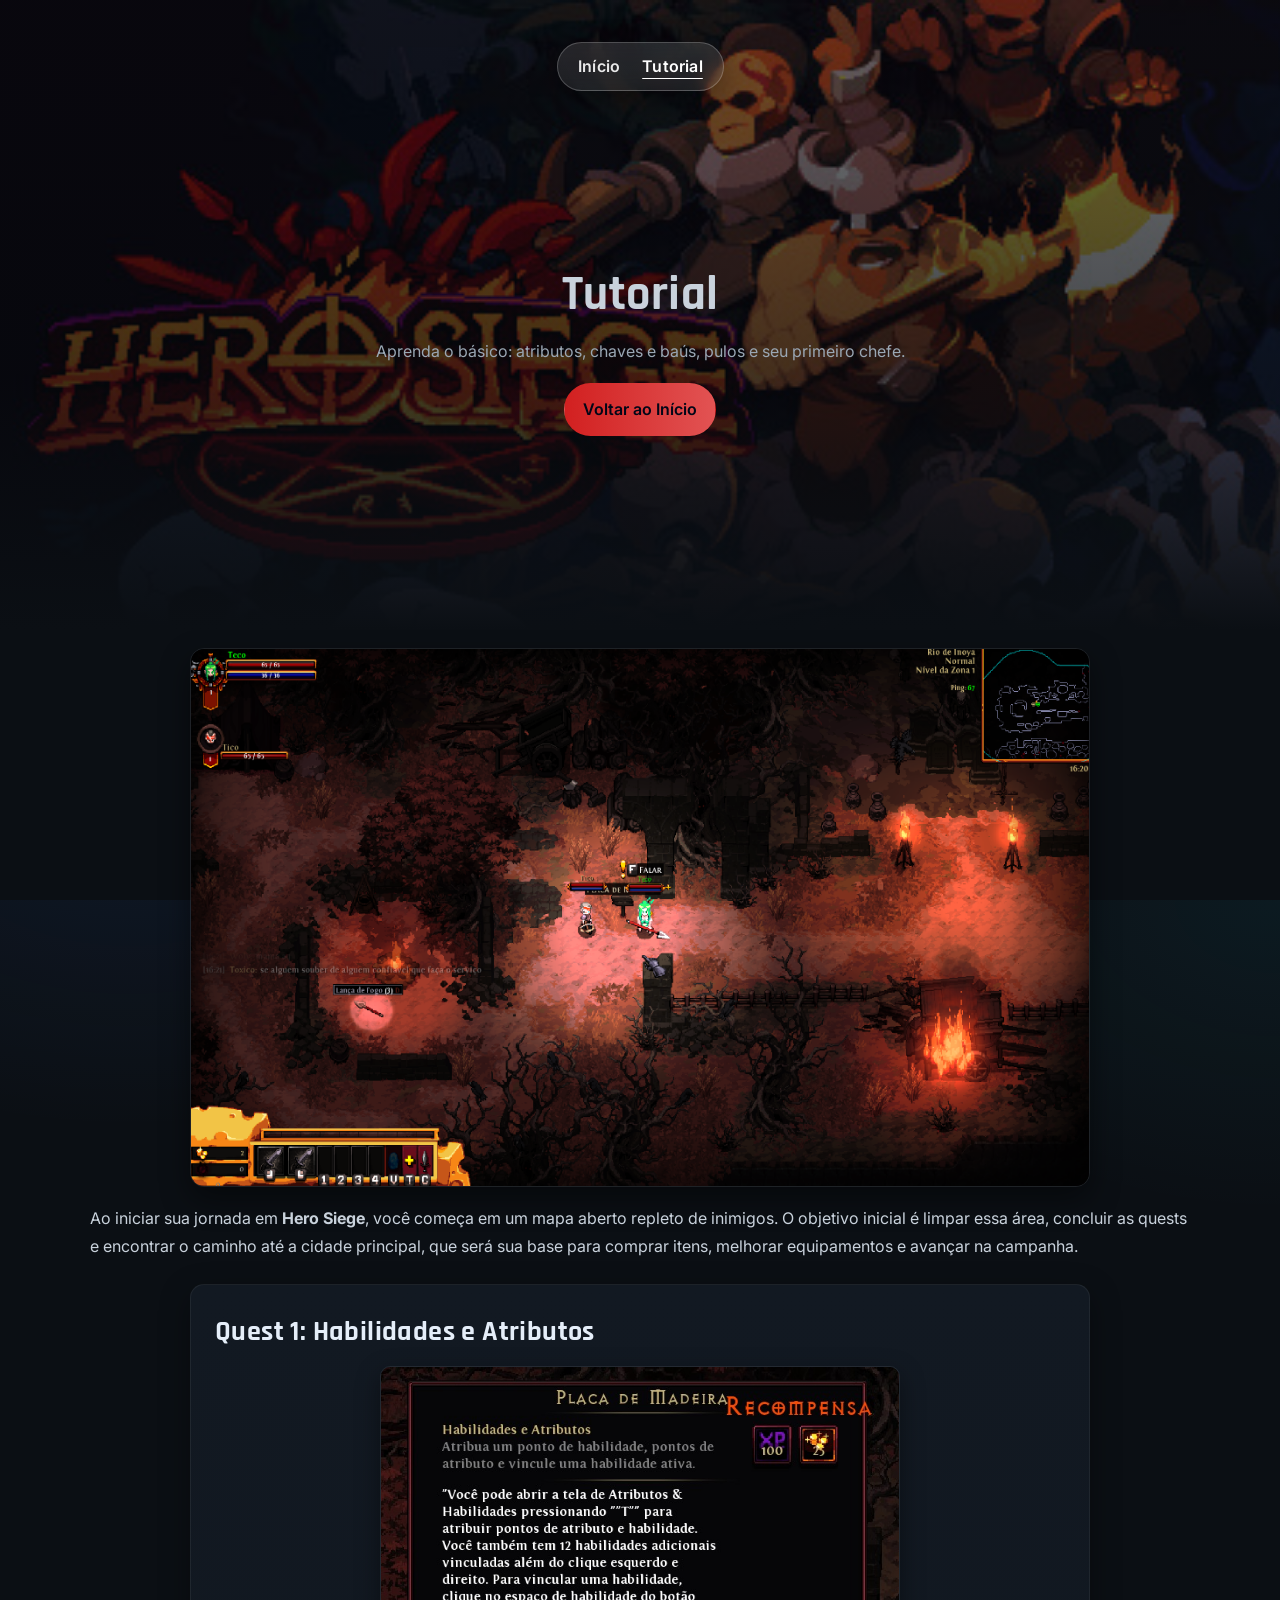
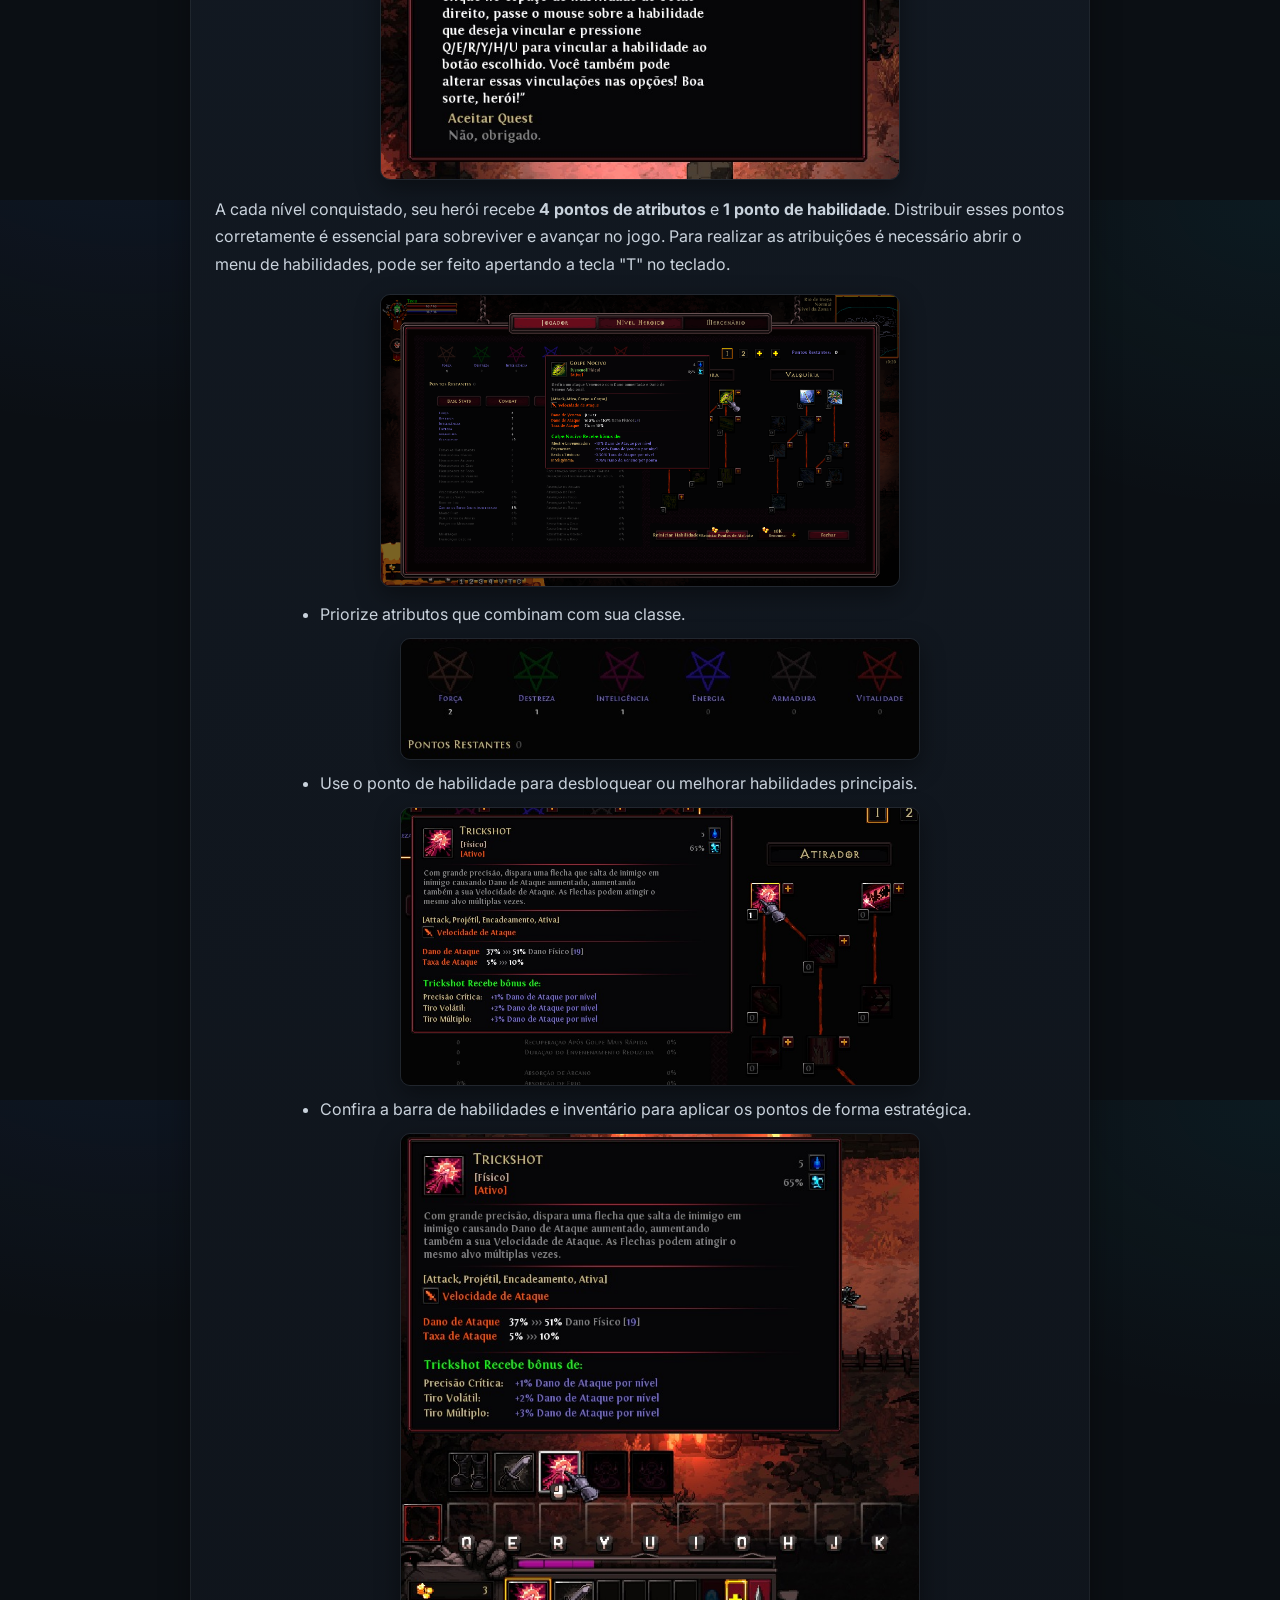
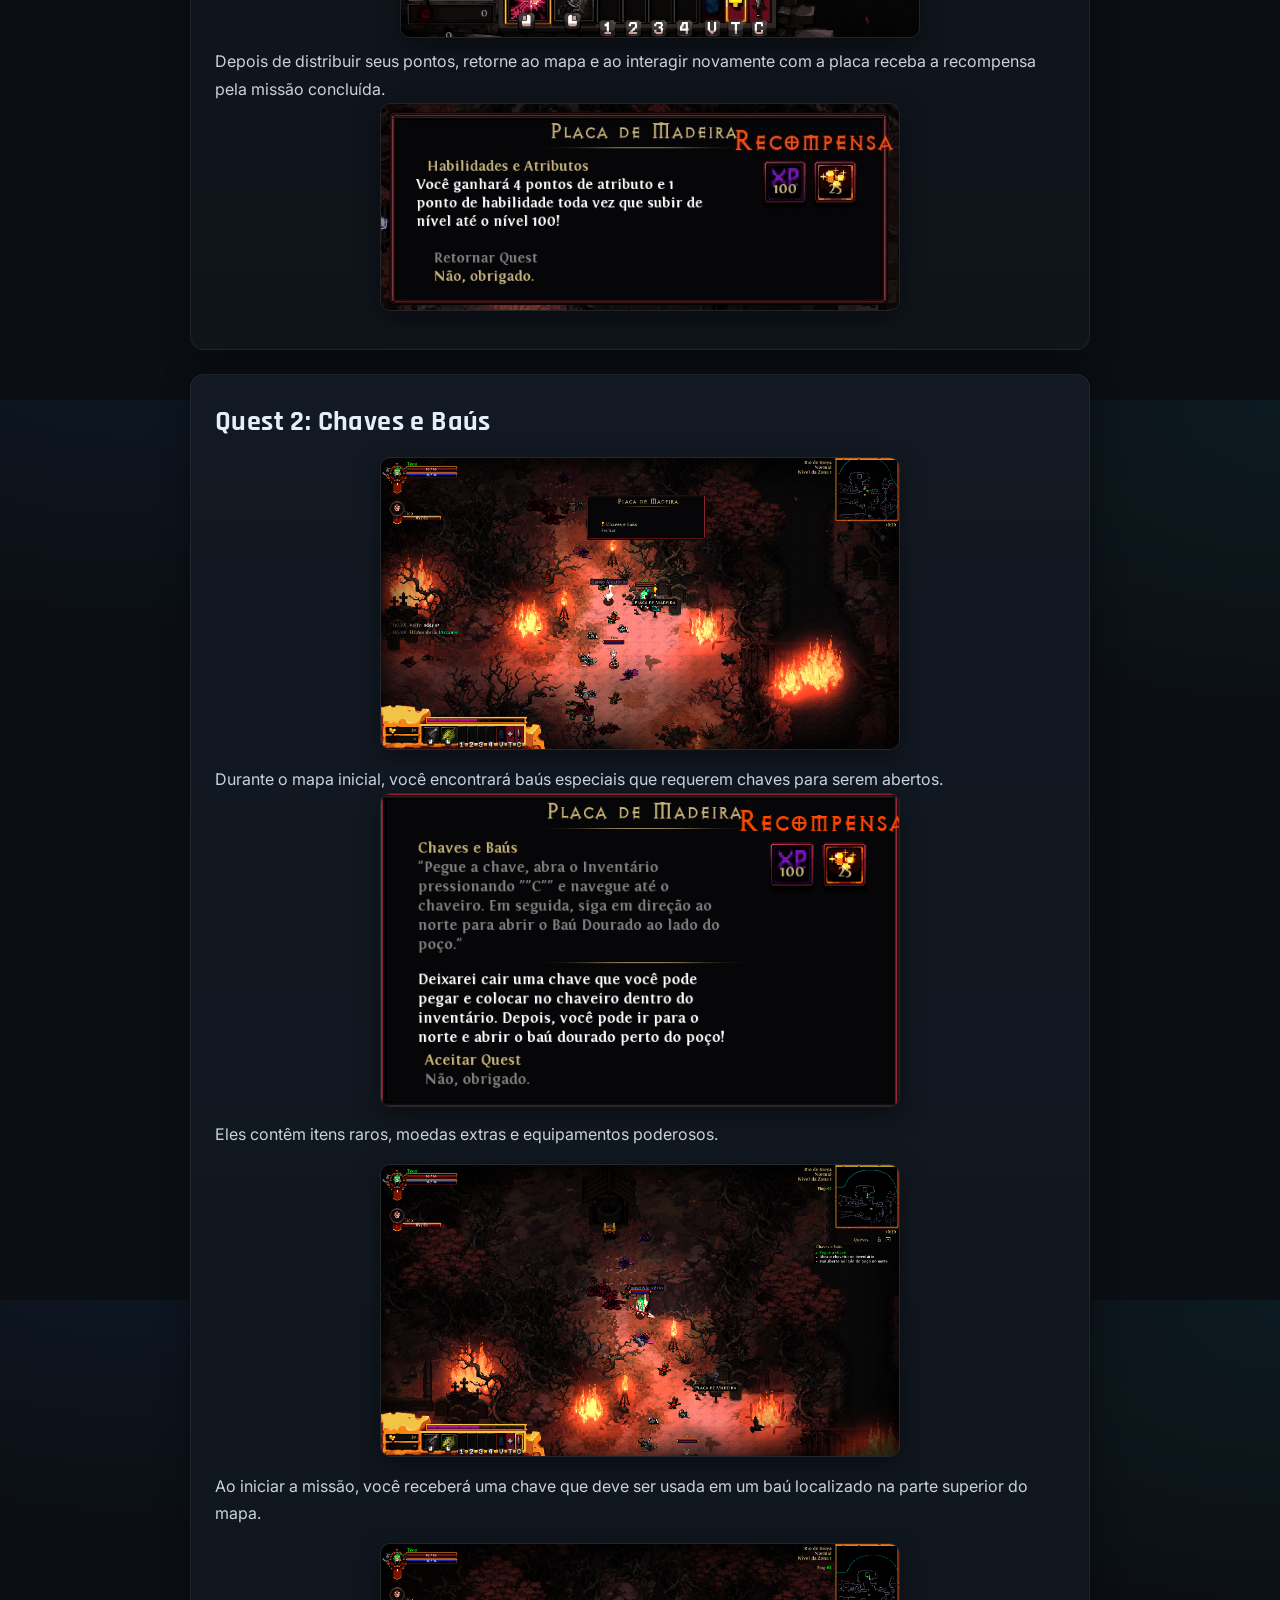
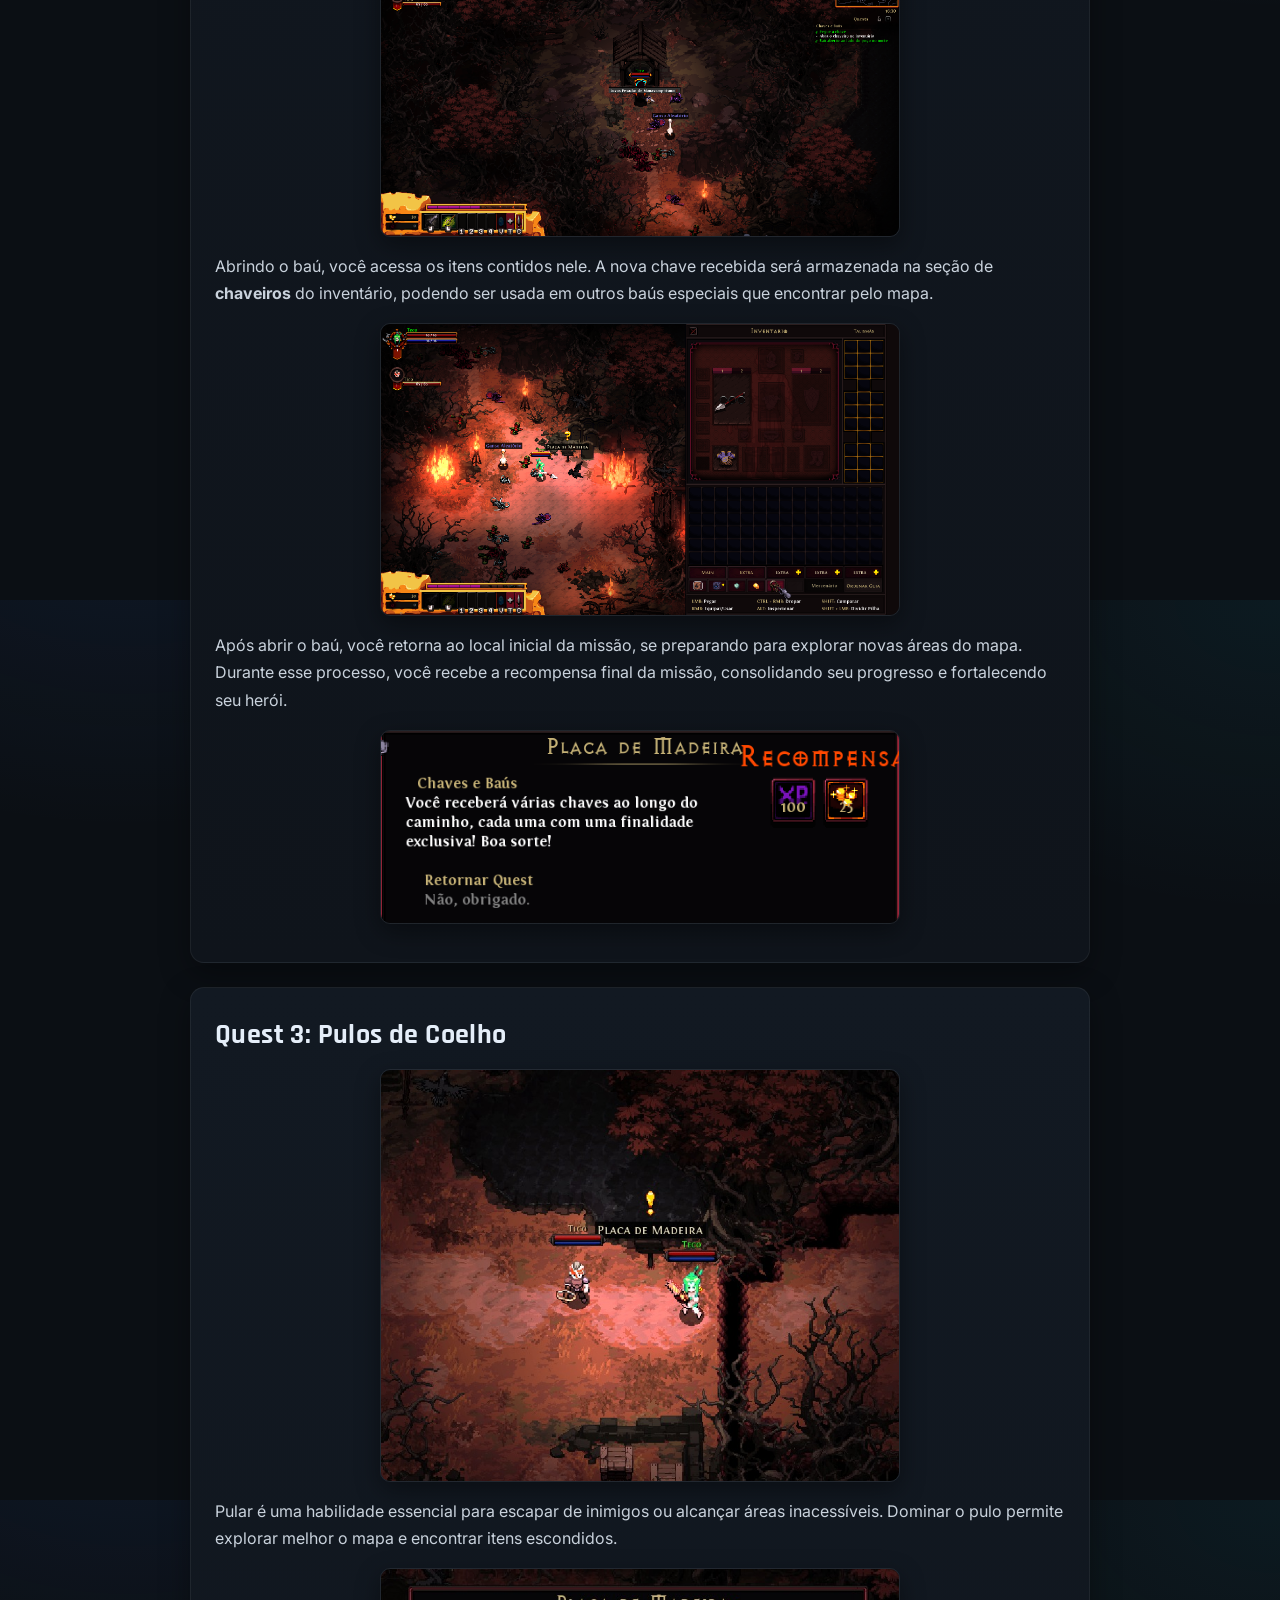
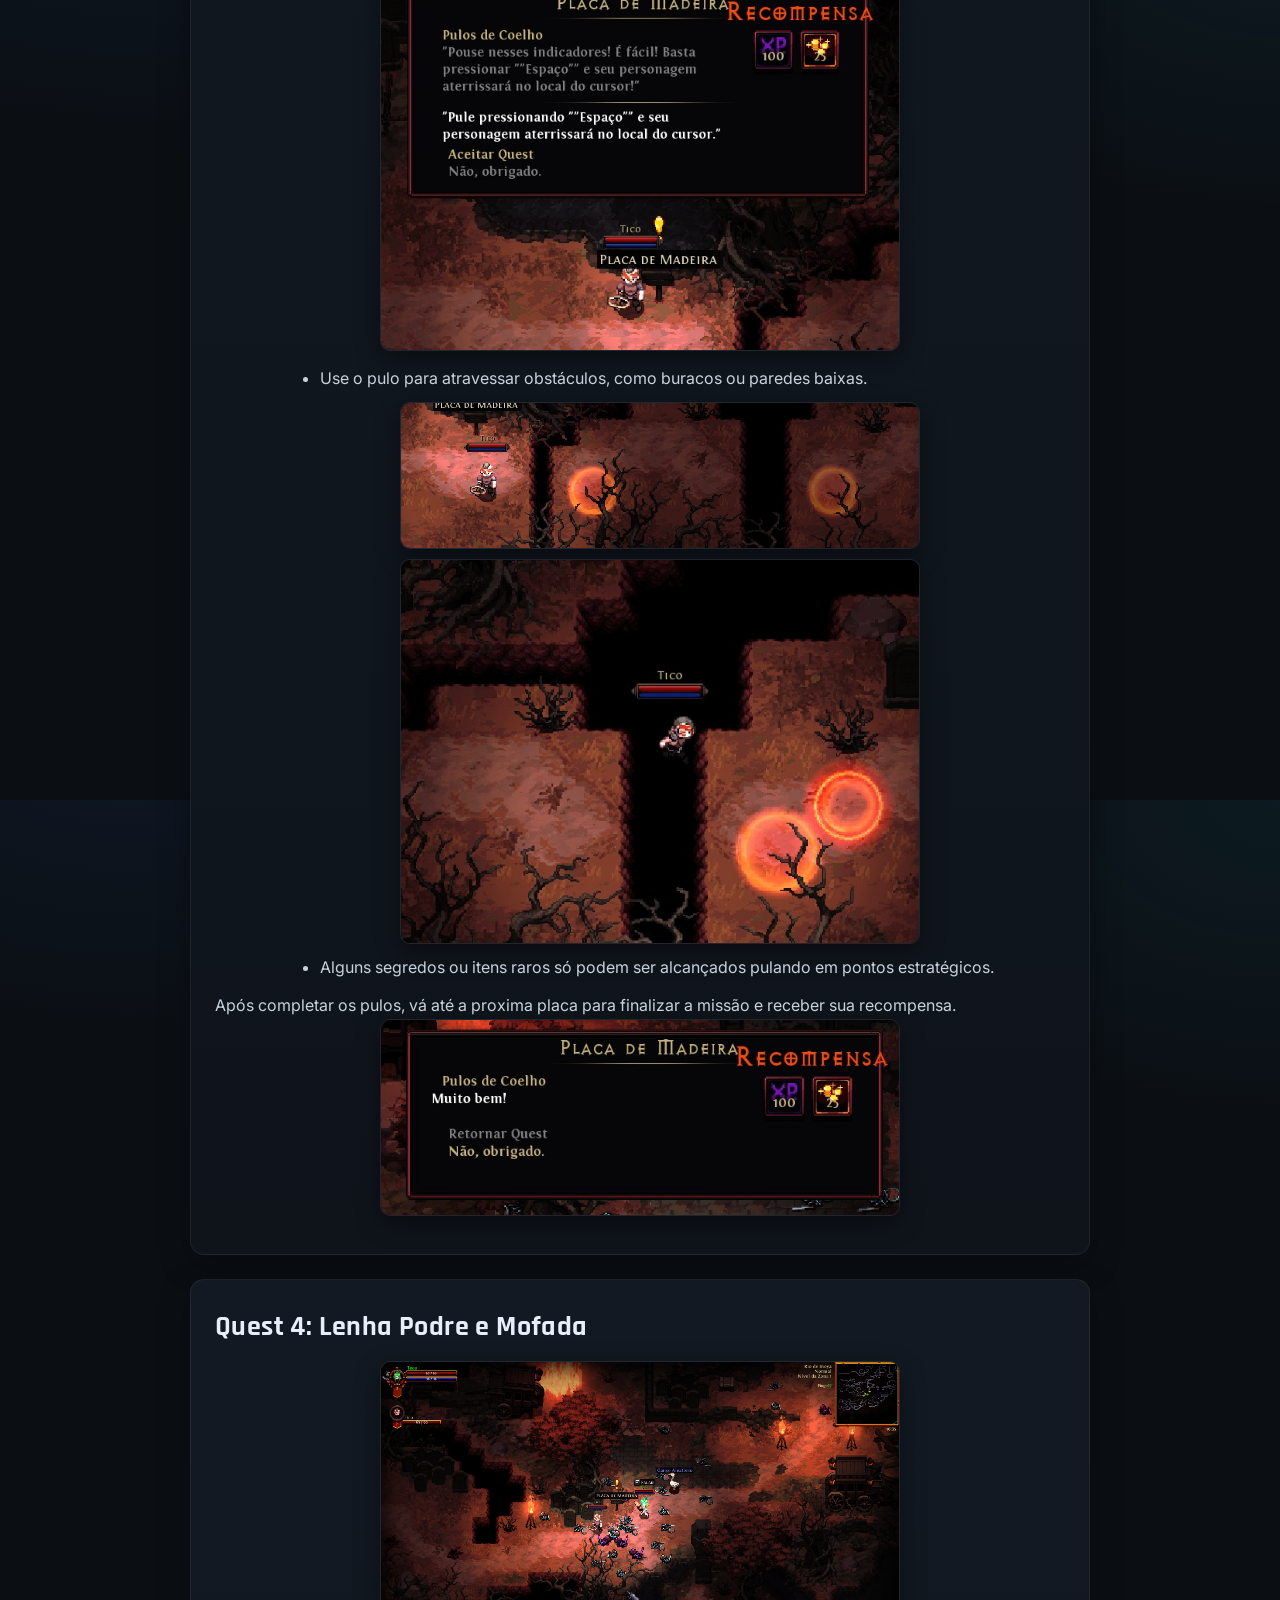
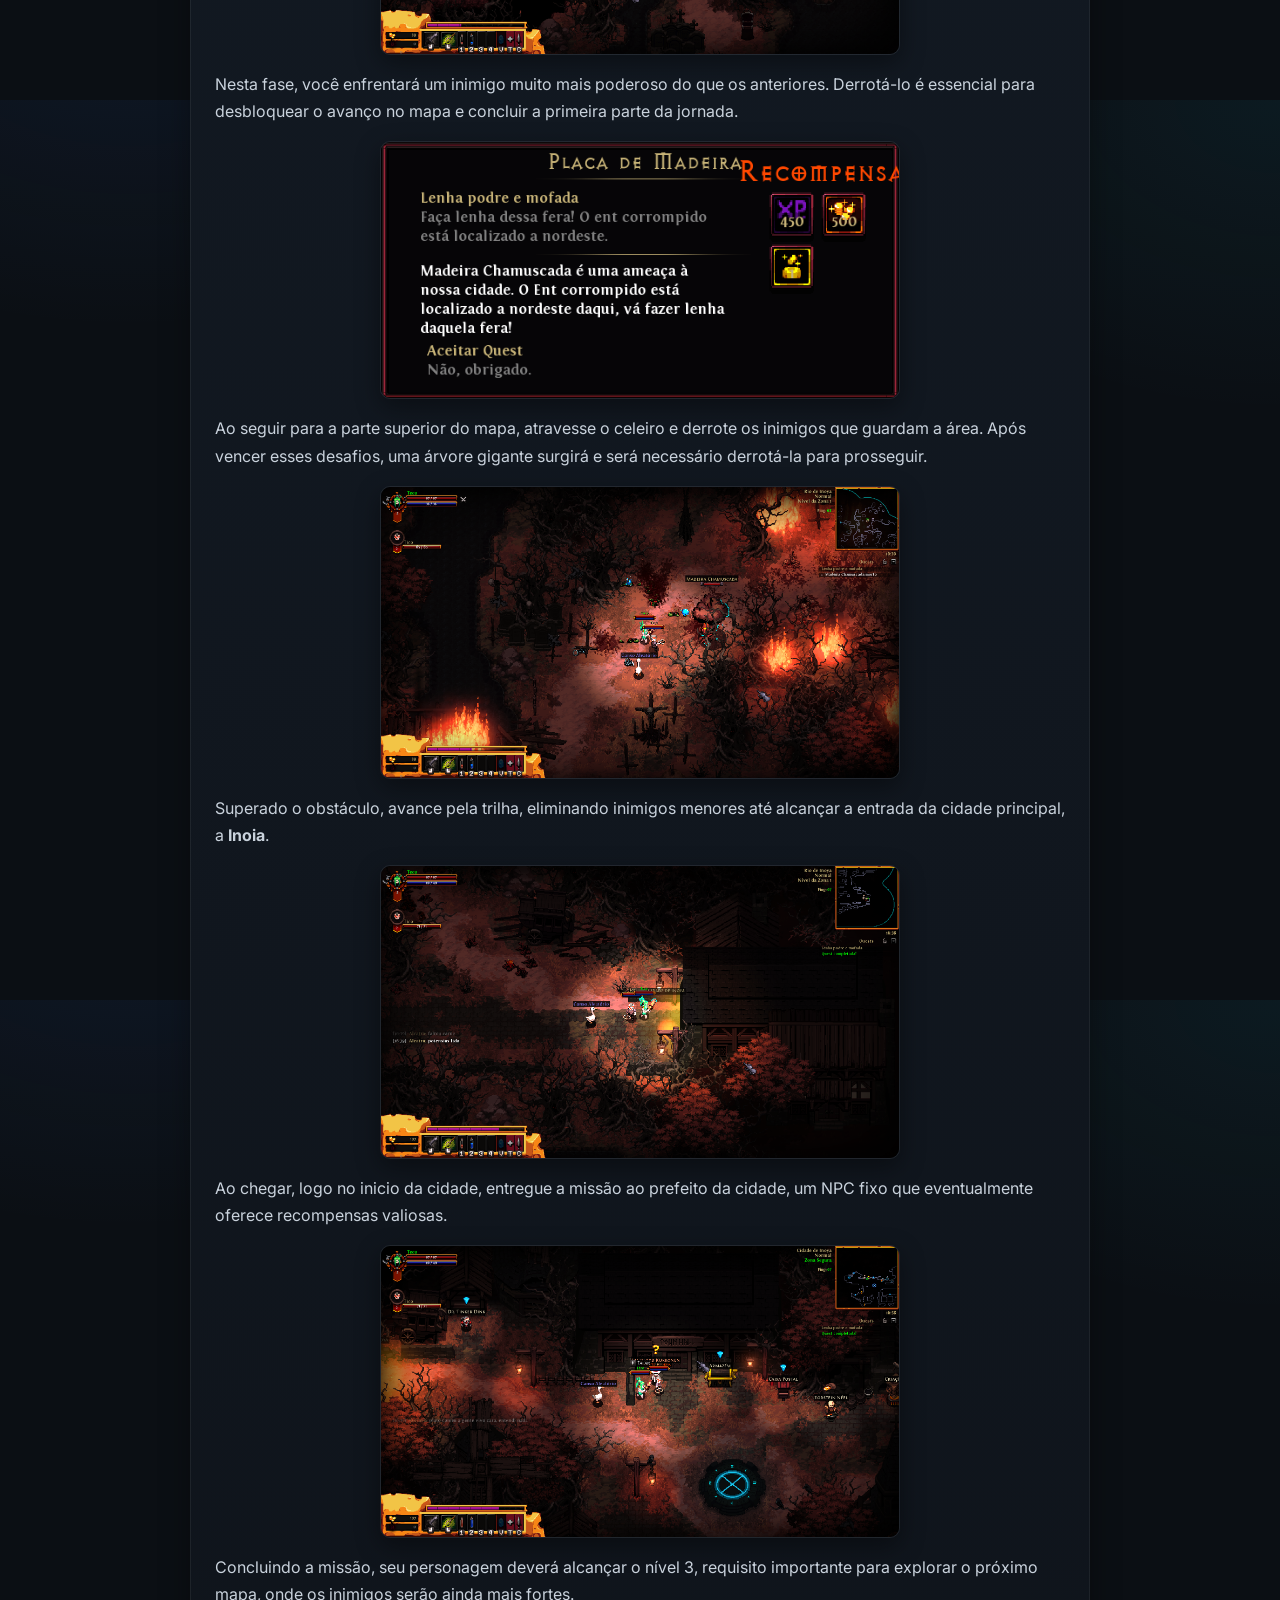
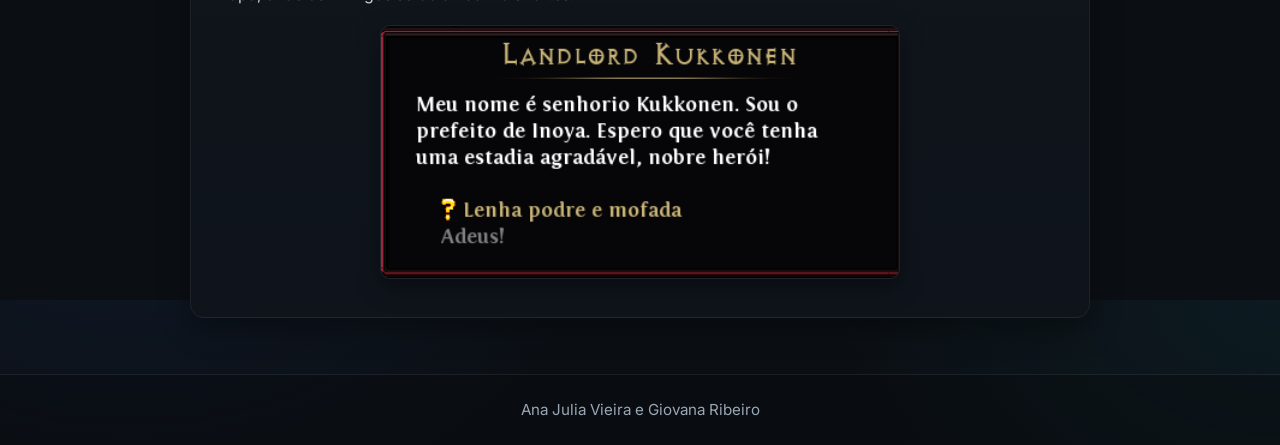
==== commit 2382695b: "Add img-center class for image alignment and styling in HTML and CSS" ====
--- a/tutorial.html
+++ b/tutorial.html
@@ -28,107 +28,122 @@
     </header>
 
     <main class="container content-flow">
-    <img src="Figuras/MissaoPrimeiraLugar.png" alt="Distribuindo pontos de atributo e habilidade" class="telaCheia" loading="lazy">
+        <img src="Figuras/MissaoPrimeiraLugar.png" alt="Distribuindo pontos de atributo e habilidade" class="telaCheia" loading="lazy">
 
-    <p>Ao iniciar sua jornada em <strong>Hero Siege</strong>, você começa em um mapa aberto repleto de inimigos.
-    O objetivo inicial é limpar essa área, concluir as quests e encontrar o caminho até a cidade principal, que será sua base
-    para comprar itens, melhorar equipamentos e avançar na campanha.
-    </p>
-
-    <div class="quest">
-        <h2>Quest 1: Habilidades e Atributos</h2>
-
-    <img src="Figuras/MissaoHabilidadesAtributos.jpg" alt="Distribuindo pontos de atributo e habilidade" loading="lazy">
-
-        <p>
-            A cada nível conquistado, seu herói recebe <strong>4 pontos de atributos</strong> e <strong>1 ponto de habilidade</strong>. 
-            Distribuir esses pontos corretamente é essencial para sobreviver e avançar no jogo. Para realizar as atribuições é necessário abrir o menu de habilidades,
-            pode ser feito apertando a tecla "T" no teclado.
+        <p>Ao iniciar sua jornada em <strong>Hero Siege</strong>, você começa em um mapa aberto repleto de inimigos.
+        O objetivo inicial é limpar essa área, concluir as quests e encontrar o caminho até a cidade principal, que será sua base
+        para comprar itens, melhorar equipamentos e avançar na campanha.
         </p>
 
-    <img src="Figuras/HabilidadesAmazona.png" alt="Primeira missão" class="telaCheia" loading="lazy">
+        <div class="quest">
+            <h2>Quest 1: Habilidades e Atributos</h2>
 
-        <ul>
-            <li>Priorize atributos que combinam com sua classe.</li>
-            <img src="Figuras/AtributosMissao1.jpg" alt="Atributos do herói" loading="lazy">
-            <li>Use o ponto de habilidade para desbloquear ou melhorar habilidades principais.</li>
-            <img src="Figuras/ColocandoHabilidadeMissaoPrimeira.jpg" alt="Distribuindo habilidade" loading="lazy">
-            <li>Confira a barra de habilidades e inventário para aplicar os pontos de forma estratégica.</li>
-            <img src="Figuras/AssociandoHabilidadeMissaoPrimeira.jpg" alt="Associando habilidade à barra" loading="lazy">
-        </ul>
+        <img src="Figuras/MissaoHabilidadesAtributos.jpg" alt="Distribuindo pontos de atributo e habilidade" loading="lazy">
 
-        Depois de distribuir seus pontos, retorne ao mapa e ao interagir novamente com a placa receba a recompensa pela missão concluída.
-    <img src="Figuras/RetornandoMissaoPrimeira.jpg" alt="Retorno da primeira missão" class="telaCheia" loading="lazy">
-    </div>
+            <p>
+                A cada nível conquistado, seu herói recebe <strong>4 pontos de atributos</strong> e <strong>1 ponto de habilidade</strong>. 
+                Distribuir esses pontos corretamente é essencial para sobreviver e avançar no jogo. Para realizar as atribuições é necessário abrir o menu de habilidades,
+                pode ser feito apertando a tecla "T" no teclado.
+            </p>
 
-    <div class="quest">
-        <h2>Quest 2: Chaves e Baús</h2>
-    <img src="Figuras/InicioMissaoBau.png" alt="Missão dos baús" loading="lazy">
-        <p>
-            Durante o mapa inicial, você encontrará baús especiais que requerem chaves para serem abertos.
-        
-            <img src="Figuras/MissaoBau.png" alt="Placa com missão do baú" loading="lazy">
-            Eles contêm itens raros, moedas extras e equipamentos poderosos.
-        </p>
-    <img src="Figuras/LugarBauMissaoBau.png" alt="Local do baú da missão" loading="lazy">
+        <img src="Figuras/HabilidadesAmazona.png" alt="Primeira missão" class="telaCheia" loading="lazy">
 
-        <p>Ao iniciar a missão, você receberá uma chave que deve ser usada em um baú localizado na parte superior do mapa. </p>
+            <ul>
+                <li>Priorize atributos que combinam com sua classe.</li>
+                <img src="Figuras/AtributosMissao1.jpg" alt="Atributos do herói" loading="lazy">
+                <li>Use o ponto de habilidade para desbloquear ou melhorar habilidades principais.</li>
+                <img src="Figuras/ColocandoHabilidadeMissaoPrimeira.jpg" alt="Distribuindo habilidade" loading="lazy">
+                <li>Confira a barra de habilidades e inventário para aplicar os pontos de forma estratégica.</li>
+                <img src="Figuras/AssociandoHabilidadeMissaoPrimeira.jpg" alt="Associando habilidade à barra" loading="lazy">
+            </ul>
 
-    <img src="Figuras/abrindoBauMissaoBau.png" alt="Abrindo baú especial" loading="lazy">
+            Depois de distribuir seus pontos, retorne ao mapa e ao interagir novamente com a placa receba a recompensa pela missão concluída.
+        <img src="Figuras/RetornandoMissaoPrimeira.jpg" alt="Retorno da primeira missão" class="telaCheia" loading="lazy">
+        </div>
 
-        <p>
-        Abrindo o baú, você acessa os itens contidos nele. A nova chave recebida será armazenada na seção de <strong>chaveiros</strong> do inventário,
-        podendo ser usada em outros baús especiais que encontrar pelo mapa.
-        </p>
+        <div class="quest">
+            <h2>Quest 2: Chaves e Baús</h2>
+        <img src="Figuras/InicioMissaoBau.png" alt="Missão dos baús" loading="lazy">
+            <p>
+                Durante o mapa inicial, você encontrará baús especiais que requerem chaves para serem abertos.
+            
+                <img src="Figuras/MissaoBau.png" alt="Placa com missão do baú" loading="lazy">
+                Eles contêm itens raros, moedas extras e equipamentos poderosos.
+            </p>
+        <img src="Figuras/LugarBauMissaoBau.png" alt="Local do baú da missão" loading="lazy">
 
-    <img src="Figuras/abrindoChaveiro|MissaoBau.png" alt="Acessando chaveiro no inventário" loading="lazy">
+            <p>Ao iniciar a missão, você receberá uma chave que deve ser usada em um baú localizado na parte superior do mapa. </p>
 
-        <p>
-        Após abrir o baú, você retorna ao local inicial da missão, se preparando para explorar novas áreas do mapa. Durante esse processo, você recebe a recompensa final da missão, consolidando seu progresso e fortalecendo seu herói.
-        </p>
+        <img src="Figuras/abrindoBauMissaoBau.png" alt="Abrindo baú especial" loading="lazy">
 
-    <img src="Figuras/RecompensaMissaoBau.png" alt="Recompensa da missão" loading="lazy">
-    </div>
+            <p>
+            Abrindo o baú, você acessa os itens contidos nele. A nova chave recebida será armazenada na seção de <strong>chaveiros</strong> do inventário,
+            podendo ser usada em outros baús especiais que encontrar pelo mapa.
+            </p>
 
-    <div class="quest">
-        <h2>Quest 3: Pulos de Coelho</h2>
+        <img src="Figuras/abrindoChaveiro|MissaoBau.png" alt="Acessando chaveiro no inventário" loading="lazy">
 
-    <img src="Figuras/LocalMissaoPulo.jpg" alt="Início da missão do pulo" loading="lazy">
+            <p>
+            Após abrir o baú, você retorna ao local inicial da missão, se preparando para explorar novas áreas do mapa. Durante esse processo, você recebe a recompensa final da missão, consolidando seu progresso e fortalecendo seu herói.
+            </p>
 
-        <p>
-            Pular é uma habilidade essencial para escapar de inimigos ou alcançar áreas inacessíveis.
-            Dominar o pulo permite explorar melhor o mapa e encontrar itens escondidos.
-        </p>
-    <img src="Figuras/MissaoPulos.jpg" alt="Missão do pulo" loading="lazy">
-        <ul>
-            <li>Use o pulo para atravessar obstáculos, como buracos ou paredes baixas.</li>
-            <img src="Figuras/LocaisPuloMissaoPulo.jpg" alt="Pulando em obstáculos" loading="lazy">
-            <img src="Figuras/PulandoMissaoPulo.jpg" alt="Pulando em obstáculos" loading="lazy">
-            <li>Alguns segredos ou itens raros só podem ser alcançados pulando em pontos estratégicos.</li>
-        </ul>
+        <img src="Figuras/RecompensaMissaoBau.png" alt="Recompensa da missão" loading="lazy">
+        </div>
 
-        Após completar os pulos, vá até a proxima placa para finalizar a missão e receber sua recompensa.
-    <img src="Figuras/RecompensaMissaoPular.jpg" alt="Finalizando missão do pulo" loading="lazy">
-        
-    </div>
+        <div class="quest">
+            <h2>Quest 3: Pulos de Coelho</h2>
 
-    <div class="quest">
-        
-        <h2>Quest 4: Lenha Podre e Mofada</h2>
+        <img src="Figuras/LocalMissaoPulo.jpg" alt="Início da missão do pulo" loading="lazy">
 
-    <img src="Figuras/PlacaMissaoBrocolis.png" alt="Placa da missão do brócolis" loading="lazy">
-        <p>
-            Nesta fase, você encontrará um inimigo mais poderoso que os demais. 
-            Derrotá-lo é necessário para avançar no mapa e concluir a primeira parte do jogo.
-        </p>
+            <p>
+                Pular é uma habilidade essencial para escapar de inimigos ou alcançar áreas inacessíveis.
+                Dominar o pulo permite explorar melhor o mapa e encontrar itens escondidos.
+            </p>
+        <img src="Figuras/MissaoPulos.jpg" alt="Missão do pulo" loading="lazy">
+            <ul>
+                <li>Use o pulo para atravessar obstáculos, como buracos ou paredes baixas.</li>
+                <img src="Figuras/LocaisPuloMissaoPulo.jpg" alt="Pulando em obstáculos" loading="lazy">
+                <img src="Figuras/PulandoMissaoPulo.jpg" alt="Pulando em obstáculos" loading="lazy">
+                <li>Alguns segredos ou itens raros só podem ser alcançados pulando em pontos estratégicos.</li>
+            </ul>
 
-        
-         <img src="Figuras/missaoBrocolis.png" alt="Derrotando inimigo mais forte" loading="lazy">
-        
-        <img src="Figuras/matandoBrocolis.png" alt="Atacando o inimigo" loading="lazy">
+            Após completar os pulos, vá até a proxima placa para finalizar a missão e receber sua recompensa.
+        <img src="Figuras/RecompensaMissaoPular.jpg" alt="Finalizando missão do pulo" loading="lazy">
+            
+        </div>
 
-        <img src="Figuras/brocolisMorto.png" alt="Inimigo derrotado" loading="lazy">
-    </div>
+        <div class="quest">
+            <h2>Quest 4: Lenha Podre e Mofada</h2>
+
+            <img src="Figuras/PlacaMissaoBrocolis.png" alt="Placa da missão do brócolis" loading="lazy">
+            <p>
+                Nesta fase, você enfrentará um inimigo muito mais poderoso do que os anteriores. 
+                Derrotá-lo é essencial para desbloquear o avanço no mapa e concluir a primeira parte da jornada.
+            </p>
+
+            <img src="Figuras/missaoBrocolis.png" alt="Derrotando inimigo mais forte" loading="lazy">
+            <p>
+                Ao seguir para a parte superior do mapa, atravesse o celeiro e derrote os inimigos que guardam a área. 
+                Após vencer esses desafios, uma árvore gigante surgirá e será necessário derrotá-la para prosseguir.
+            </p>
+
+            <img src="Figuras/matandoBrocolis.png" alt="Atacando o inimigo" loading="lazy">
+            <p>
+                Superado o obstáculo, avance pela trilha, eliminando inimigos menores até alcançar a entrada da cidade principal, a <strong>Inoia</strong>.
+            </p>
+
+            <img src="Figuras/EntradaCidade.png" alt="Entrada da cidade principal" loading="lazy">
+            <p>
+                Ao chegar, logo no inicio da cidade, entregue a missão ao prefeito da cidade, um NPC fixo que eventualmente oferece recompensas valiosas.
+            </p>
+
+            <img src="Figuras/NPCMissaobrocolisFim.png" alt="NPC prefeito" loading="lazy">
+            <p>
+                Concluindo a missão, seu personagem deverá alcançar o nível 3, requisito importante para explorar o próximo mapa, onde os inimigos serão ainda mais fortes.
+            </p>
+
+            <img src="Figuras/fimMissaoBrocolis.png" alt="Fim da missão do brócolis" loading="lazy">
+        </div>
 
     </main>
 
--- a/CSS/style.css
+++ b/CSS/style.css
@@ -233,7 +233,13 @@
     background: #0b0f14;
 }
 
-/* ===== Cards / Quests ===== */
+.img-center { 
+    display: block; 
+    margin: 14px auto; 
+    border-radius: 12px;;
+}
+
+/*  Quests  */
 .quest {
     background: linear-gradient(180deg, var(--panel), var(--panel-2));
     color: var(--text);
@@ -335,4 +341,4 @@
     .hero-title {
         font-size: 2.2rem;
     }
-}
+}
